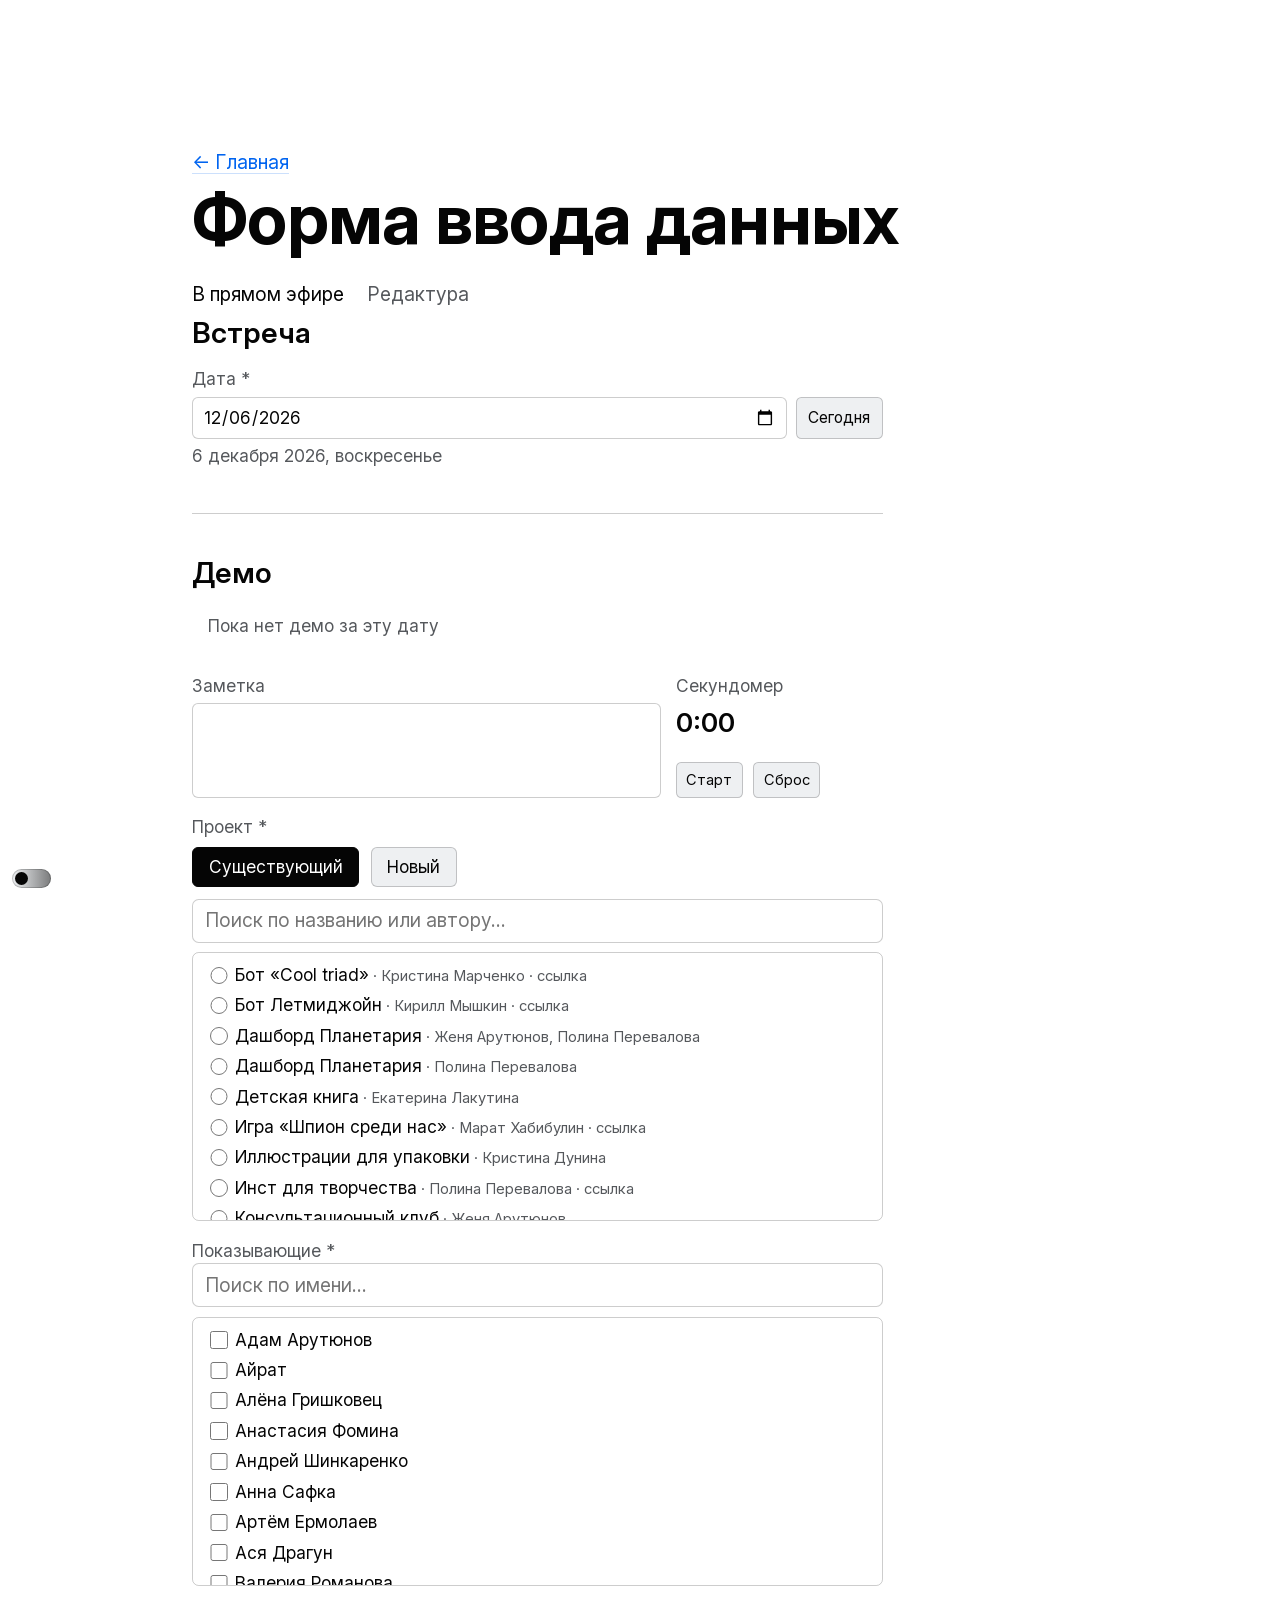
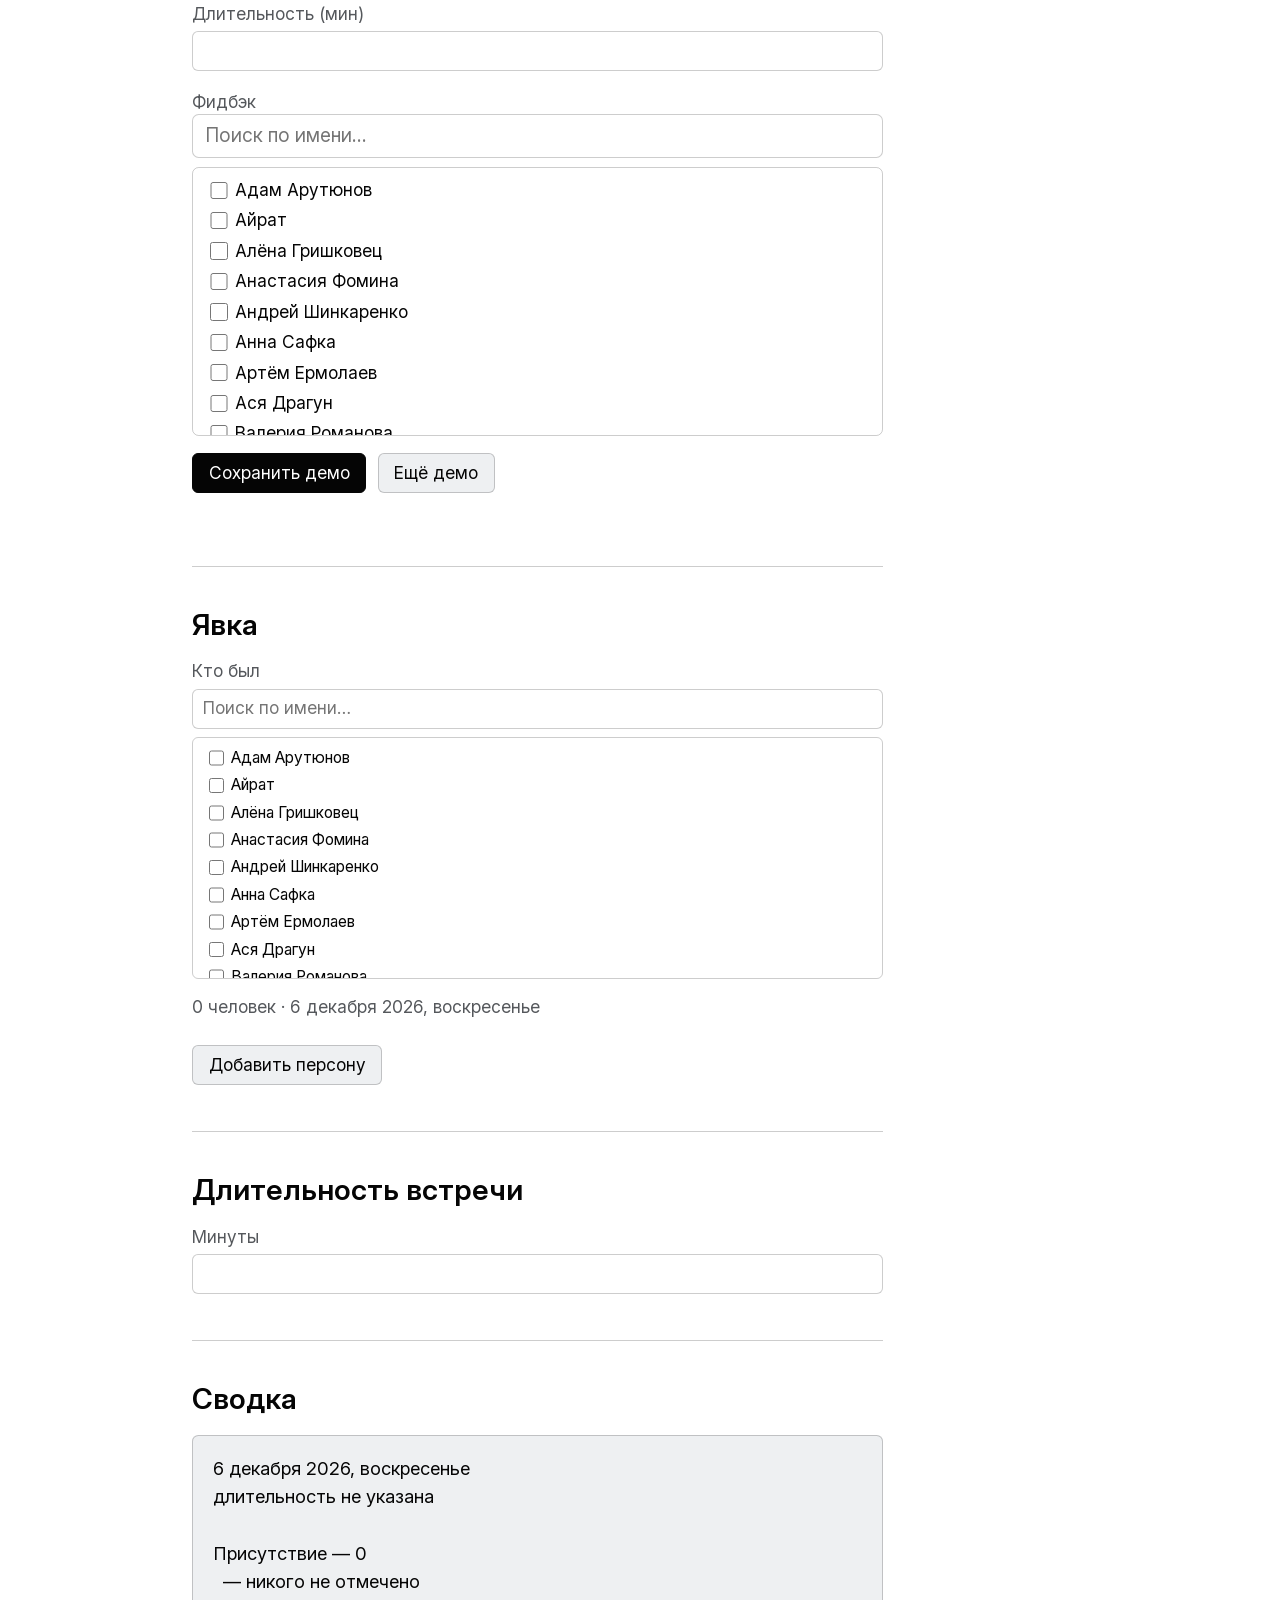
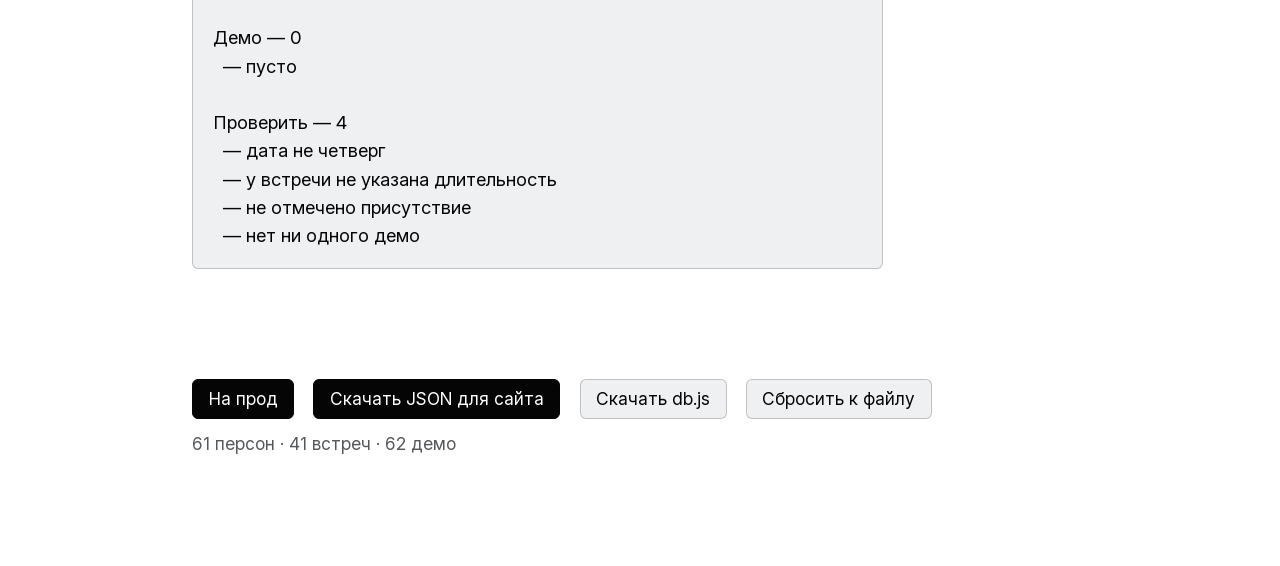
==== admin.html @ 18aed696 "Keep editorial deletions when publishing to prod. Co-authored-by: Cursor <cursoragent@cursor.com>" ====
<!DOCTYPE html>
<html lang="ru">
  <head>
    <meta charset="utf-8">
    <title>Форма ввода данных — Планетарий</title>
    <link rel="icon" type="image/png" href="images/favicon-inverted.png">
    <meta name="viewport" content="width=device-width, initial-scale=1">
    <link rel="preload" href="fonts/InterVariable.woff2" as="font" type="font/woff2" crossorigin>
    <script>
      (function () {
        var theme = localStorage.getItem("ids-theme");
        if (theme === "dark" || (!theme && matchMedia("(prefers-color-scheme: dark)").matches)) {
          document.documentElement.classList.add("dark");
        }
      })();
    </script>
    <link rel="stylesheet" href="css/tokens/palette.css">
    <link rel="stylesheet" href="css/tokens/colors.css">
    <link rel="stylesheet" href="css/tokens/scales.css">
    <link rel="stylesheet" href="css/settings.css">
    <link rel="stylesheet" href="css/reset.css">
    <link rel="stylesheet" href="css/page-composition/layout.css">
    <link rel="stylesheet" href="css/components/ids.css">
    <link rel="stylesheet" href="css/components/hover-dot.css">
    <link rel="stylesheet" href="css/components/theme-toggle.css">
    <style>
      .pdb-tabs {
        display: flex;
        flex-wrap: wrap;
        gap: 0.35em 1.2em;
        margin: 1.5em 0 2em;
        border-bottom: 1px solid var(--ids__border);
        padding-bottom: 0.75em;
      }
      .pdb-tabs button {
        appearance: none;
        background: none;
        border: none;
        padding: 0;
        font: inherit;
        color: var(--ids__text-caption);
        cursor: pointer;
      }
      .pdb-tabs button[aria-selected="true"] {
        color: var(--ids__text);
      }
      .pdb-panel[hidden] {
        display: none;
      }
      .pdb-toolbar {
        display: flex;
        flex-wrap: wrap;
        gap: 0.75em 1em;
        align-items: center;
        margin-bottom: 1.25em;
        position: sticky;
        top: 0;
        z-index: 2;
        padding: 0.55em 0;
        background: var(--ids__background);
      }
      #pdb-toolbar-live {
        position: static;
        margin-top: 2.2em;
        margin-bottom: 0;
      }
      .pdb-toolbar[hidden],
      [data-pdb-mode="live"] #pdb-toolbar-edit,
      [data-pdb-mode="edit"] #pdb-toolbar-live {
        display: none;
      }
      .pdb-toolbar .pdb-status {
        color: var(--ids__text-caption);
        font-size: 0.9em;
      }
      .pdb-toolbar .pdb-status.is-ok {
        color: var(--ids__text);
      }
      .pdb-form {
        display: grid;
        gap: 0.9em;
        margin-bottom: 2em;
        max-width: 36em;
      }
      .pdb-form label {
        display: grid;
        gap: 0.35em;
        font-size: 0.9em;
      }
      .pdb-form label > span {
        color: var(--ids__text-caption);
      }
      .pdb-form input,
      .pdb-form select,
      .pdb-form textarea {
        font: inherit;
        color: var(--ids__text);
        background: var(--ids__background);
        border: 1px solid var(--ids__border);
        border-radius: 0.35em;
        padding: 0.45em 0.6em;
        width: 100%;
        box-sizing: border-box;
      }
      .pdb-form textarea {
        min-height: 4.5em;
        resize: vertical;
      }
      .pdb-form label.pdb-check {
        display: flex;
        align-items: center;
        gap: 0.45em;
      }
      .pdb-form .pdb-check > span {
        color: var(--ids__text);
      }
      .pdb-form .pdb-check input {
        width: 1em;
        height: 1em;
        padding: 0;
        margin: 0;
        flex-shrink: 0;
      }
      .pdb-form .pdb-row {
        display: grid;
        grid-template-columns: 1fr 1fr;
        gap: 0.75em;
      }
      .pdb-date-row {
        display: flex;
        gap: 0.5em;
        align-items: stretch;
      }
      .pdb-date-row input {
        flex: 1;
        min-width: 0;
      }
      .pdb-date-row button,
      .pdb-date-row + .pdb-date-human {
        font: inherit;
      }
      .pdb-date-row button {
        appearance: none;
        font-size: 0.9em;
        padding: 0.45em 0.75em;
        border-radius: 0.35em;
        border: 1px solid var(--ids__border);
        background: var(--ids__surface);
        color: var(--ids__text);
        cursor: pointer;
        white-space: nowrap;
      }
      .pdb-date-human {
        color: var(--ids__text-caption);
        font-size: 0.9em;
      }
      @media (width < 560px) {
        .pdb-form .pdb-row {
          grid-template-columns: 1fr;
        }
      }
      .pdb-person-picker,
      .pdb-entity-pick {
        display: grid;
        gap: 0.5em;
      }
      .pdb-person-picker .pdb-search,
      .pdb-entity-pick .pdb-search {
        font: inherit;
        color: var(--ids__text);
        background: var(--ids__background);
        border: 1px solid var(--ids__border);
        border-radius: 0.35em;
        padding: 0.45em 0.6em;
        width: 100%;
        box-sizing: border-box;
      }
      .pdb-checks,
      .pdb-list.pdb-scroll {
        display: grid;
        gap: 0.2em;
        max-height: 14em;
        overflow: auto;
        border: 1px solid var(--ids__border);
        border-radius: 0.35em;
      }
      .pdb-checks {
        padding: 0.45em 0.9em;
      }
      .ids ul.pdb-list.pdb-scroll {
        padding: 0.25em 0;
      }
      .pdb-checks label {
        display: flex;
        align-items: center;
        gap: 0.45em;
        font-size: 0.9em;
        margin: 0;
        padding: 0.12em 0;
      }
      .pdb-form .pdb-radios label,
      .pdb-form .pdb-checks label {
        display: flex;
      }
      .pdb-checks label[hidden],
      .pdb-form .pdb-checks label[hidden],
      .ids ul.pdb-list > li[hidden] {
        display: none;
      }
      .pdb-checks .meta {
        color: var(--ids__text-caption);
        font-size: 0.85em;
      }
      .pdb-checks input,
      .pdb-radios input {
        width: 1em;
        height: 1em;
        margin: 0;
        flex-shrink: 0;
      }
      .pdb-radios {
        display: grid;
        gap: 0.25em;
      }
      .pdb-radios label {
        display: flex;
        align-items: center;
        gap: 0.5em;
        font-size: 0.95em;
        margin: 0;
        padding: 0.15em 0;
      }
      .pdb-form-caption {
        color: var(--ids__text-caption);
        font-size: 0.9em;
        margin: 0 0 0.25em;
      }
      .pdb-url-needed input[name="url"] {
        outline: 2px solid var(--ids__link);
        outline-offset: 2px;
      }
      .pdb-actions {
        display: flex;
        flex-wrap: wrap;
        gap: 0.6em;
      }
      .pdb-actions button,
      .pdb-toolbar button {
        appearance: none;
        font: inherit;
        font-size: 0.9em;
        padding: 0.45em 0.9em;
        border-radius: 0.35em;
        border: 1px solid var(--ids__border);
        background: var(--ids__surface);
        color: var(--ids__text);
        cursor: pointer;
      }
      .pdb-actions button.primary,
      .pdb-toolbar button.primary {
        background: var(--ids__text);
        color: var(--ids__background);
        border-color: var(--ids__text);
      }
      .pdb-actions button:disabled,
      .pdb-toolbar button:disabled {
        opacity: 0.55;
        cursor: wait;
      }
      .ids ul.pdb-list {
        display: grid;
        gap: 0;
        margin: 0;
        padding: 0;
        list-style: none;
      }
      .ids ul.pdb-list > li {
        display: grid;
        grid-template-columns: 1fr auto;
        gap: 0.75em;
        align-items: center;
        position: relative;
        margin: 0;
        padding: 0.4em 0.9em;
        border-bottom: 1px solid var(--ids__border);
        cursor: pointer;
        scroll-margin-top: 4.5em;
      }
      .ids ul.pdb-list > li:before {
        content: none;
      }
      .ids ul.pdb-list > li.pdb-empty {
        padding-left: 0.9em;
        cursor: default;
        border: none;
      }
      .ids ul.pdb-list > li.pdb-empty:before {
        content: none;
      }
      .pdb-list li:hover,
      .pdb-list li.active {
        background: color-mix(in srgb, var(--ids__surface) 70%, transparent);
      }
      .pdb-list li.just-saved {
        animation: pdb-flash 1.6s ease;
      }
      @keyframes pdb-flash {
        from {
          background: color-mix(in srgb, var(--ids__link) 22%, transparent);
        }
        to {
          background: transparent;
        }
      }
      .pdb-list .meta {
        color: var(--ids__text-caption);
        font-size: 0.85em;
        white-space: nowrap;
      }
      .pdb-empty {
        color: var(--ids__text-caption);
        font-size: 0.9em;
      }
      .pdb-summary .pdb-list {
        max-width: 36em;
      }
      .pdb-summary-text {
        white-space: pre-wrap;
        font-size: 0.95em;
        line-height: 1.55;
        padding: 1em 1.1em;
        border: 1px solid var(--ids__border);
        border-radius: 0.35em;
        background: var(--ids__surface);
      }
      .pdb-export pre {
        font-size: 0.75em;
        line-height: 1.4;
        max-height: 22em;
        overflow: auto;
        padding: 1em;
        border: 1px solid var(--ids__border);
        border-radius: 0.35em;
        background: var(--ids__surface);
        white-space: pre-wrap;
        word-break: break-word;
      }
      .pdb-modes {
        display: flex;
        flex-wrap: wrap;
        gap: 0.35em 1.2em;
        margin: 1.5em 0 0;
      }
      .pdb-modes button {
        appearance: none;
        background: none;
        border: none;
        padding: 0;
        font: inherit;
        color: var(--ids__text-caption);
        cursor: pointer;
      }
      .pdb-modes button[aria-selected="true"] {
        color: var(--ids__text);
      }
      .pdb-live,
      .pdb-edit {
        margin-top: 0.5em;
      }
      .pdb-live[hidden],
      .pdb-edit[hidden] {
        display: none;
      }
      .pdb-live {
        display: grid;
        gap: 2.4em;
        max-width: 36em;
        padding-bottom: 3em;
      }
      .pdb-live-section h2 {
        font-size: 1.5em;
        margin: 0 0 0.7em;
      }
      .pdb-live-section + .pdb-live-section {
        border-top: 1px solid var(--ids__border);
        padding-top: 2.2em;
      }
      .pdb-live #live-demo-list {
        margin-bottom: 0.85em;
      }
      .pdb-live .pdb-form {
        margin-bottom: 0;
      }
      .pdb-live .pdb-form[hidden],
      .pdb-live .pdb-person-picker[hidden],
      .pdb-live #live-format-block[hidden],
      .pdb-live #live-existing-url-block[hidden],
      .pdb-live #live-demo-delete[hidden] {
        display: none;
      }
      .pdb-live .pdb-actions button[aria-pressed="true"] {
        background: var(--ids__text);
        color: var(--ids__background);
        border-color: var(--ids__text);
      }
      .pdb-live-demo-form {
        display: grid;
        gap: 0.9em;
        padding-top: 0.75em;
      }
      .pdb-live-note-timer {
        display: grid;
        grid-template-columns: minmax(0, 1fr) 30%;
        gap: 0.75em;
        align-items: stretch;
      }
      .pdb-live-note-timer label,
      .pdb-stopwatch {
        display: grid;
        gap: 0.35em;
        font-size: 0.9em;
      }
      .pdb-live-note-timer label > span,
      .pdb-stopwatch > span {
        color: var(--ids__text-caption);
      }
      .pdb-live-note-timer textarea {
        font: inherit;
        color: var(--ids__text);
        background: var(--ids__background);
        border: 1px solid var(--ids__border);
        border-radius: 0.35em;
        padding: 0.45em 0.6em;
        width: 100%;
        box-sizing: border-box;
        min-height: 5.5em;
        height: 100%;
        resize: none;
      }
      .pdb-stopwatch {
        justify-items: start;
      }
      .pdb-stopwatch-time {
        font-variant-numeric: tabular-nums;
        font-size: 1.55em;
        font-weight: 600;
        line-height: 1.1;
        margin: 0;
      }
      .pdb-stopwatch .pdb-actions {
        flex-wrap: wrap;
      }
      .pdb-stopwatch .pdb-actions button {
        padding: 0.35em 0.65em;
        font-size: 0.85em;
      }
    </style>
  </head>

  <body class="ids">
    <header>
      <button class="ids__theme-toggle" role="switch" aria-checked="false" aria-label="Тёмная тема">
        <span class="ids__theme-toggle__track"><span class="ids__theme-toggle__thumb"></span></span>
      </button>
    </header>

    <main>
      <div class="ids__wrapper">
        <div class="section">
          <div class="ids__space XL"></div>
          <div class="ids__text-width" data-pdb-mode="live">
            <p><a href="index.html">← Главная</a></p>
            <h1>Форма ввода данных</h1>

            <nav class="pdb-modes" role="tablist" aria-label="Режим админки">
              <button type="button" role="tab" aria-selected="true" data-mode="live">В прямом эфире</button>
              <button type="button" role="tab" aria-selected="false" data-mode="edit">Редактура</button>
            </nav>

            <div class="pdb-toolbar" id="pdb-toolbar-edit" hidden>
              <button type="button" class="primary" id="pdb-publish-top">На прод</button>
              <button type="button" class="primary" data-download-json>Скачать JSON для сайта</button>
              <button type="button" id="pdb-download">Скачать db.js</button>
              <button type="button" id="pdb-reset">Сбросить к файлу</button>
              <span class="pdb-status" id="pdb-status-edit"></span>
            </div>

            <div class="pdb-live" id="pdb-live">
              <section class="pdb-live-section">
                <h2 class="XS">Встреча</h2>
                <div class="pdb-form">
                  <label>
                    <span>Дата *</span>
                    <div class="pdb-date-row">
                      <input id="live-date" type="date" required>
                      <button type="button" id="live-today">Сегодня</button>
                    </div>
                    <span class="pdb-date-human" id="live-date-human"></span>
                  </label>
                </div>
              </section>

              <section class="pdb-live-section">
                <h2 class="XS">Демо</h2>
                <ul class="pdb-list" id="live-demo-list"></ul>
                <div class="pdb-live-demo-form" id="live-demo-form">
                  <input type="hidden" id="live-demo-id" value="">
                  <div class="pdb-live-note-timer">
                    <label>
                      <span>Заметка</span>
                      <textarea id="live-demo-note"></textarea>
                    </label>
                    <div class="pdb-stopwatch">
                      <span>Секундомер</span>
                      <p class="pdb-stopwatch-time" id="live-stopwatch-display">0:00</p>
                      <div class="pdb-actions">
                        <button type="button" id="live-stopwatch-toggle">Старт</button>
                        <button type="button" id="live-stopwatch-reset">Сброс</button>
                      </div>
                    </div>
                  </div>
                  <div>
                    <p class="pdb-form-caption">Проект *</p>
                    <div class="pdb-actions" style="margin-bottom: 0.6em">
                      <button type="button" id="live-project-existing" aria-pressed="true">Существующий</button>
                      <button type="button" id="live-project-new" aria-pressed="false">Новый</button>
                    </div>
                    <div class="pdb-person-picker" id="live-project-picker">
                      <input type="search" class="pdb-search" id="live-project-search" placeholder="Поиск по названию или автору…" autocomplete="off" aria-label="Поиск проекта">
                      <div class="pdb-checks" id="live-demo-project"></div>
                    </div>
                    <div class="pdb-form" id="live-project-create" hidden>
                      <label><span>Название *</span><input id="live-new-title"></label>
                      <label><span>Ссылка</span><input id="live-new-url" type="url" placeholder="https://"></label>
                      <label>
                        <span>Авторы *</span>
                        <div class="pdb-person-picker">
                          <input type="search" class="pdb-search" placeholder="Поиск по имени…" autocomplete="off" aria-label="Поиск авторов">
                          <div class="pdb-checks" id="live-new-authors"></div>
                        </div>
                      </label>
                    </div>
                    <div class="pdb-form" id="live-existing-url-block" hidden>
                      <label>
                        <span>Ссылка</span>
                        <input id="live-existing-url" type="url" placeholder="https://">
                      </label>
                    </div>
                  </div>
                  <div>
                    <span class="pdb-form-caption">Показывающие *</span>
                    <div class="pdb-person-picker">
                      <input type="search" class="pdb-search" placeholder="Поиск по имени…" autocomplete="off" aria-label="Поиск показывающих">
                      <div class="pdb-checks" id="live-demo-presenters"></div>
                    </div>
                  </div>
                  <div id="live-format-block" hidden>
                    <span class="pdb-form-caption">Формат</span>
                    <div class="pdb-radios" id="live-format">
                      <label><input type="radio" name="live-format" value="1"> на словах</label>
                      <label><input type="radio" name="live-format" value="2"> шер экрана</label>
                      <label><input type="radio" name="live-format" value="3"> слайды</label>
                    </div>
                  </div>
                  <div class="pdb-form">
                    <label><span>Длительность (мин)</span><input id="live-demo-minutes" type="number" min="1" step="1"></label>
                  </div>
                  <div>
                    <span class="pdb-form-caption">Фидбэк</span>
                    <div class="pdb-person-picker">
                      <input type="search" class="pdb-search" placeholder="Поиск по имени…" autocomplete="off" aria-label="Поиск кто дал фидбэк">
                      <div class="pdb-checks" id="live-demo-feedback"></div>
                    </div>
                  </div>
                  <div class="pdb-actions">
                    <button type="button" class="primary" id="live-demo-save">Сохранить демо</button>
                    <button type="button" id="live-demo-another">Ещё демо</button>
                    <button type="button" class="danger" id="live-demo-delete" hidden>Удалить</button>
                  </div>
                  <p class="pdb-empty" id="live-demo-status"></p>
                </div>
              </section>

              <section class="pdb-live-section">
                <h2 class="XS">Явка</h2>
                <div class="pdb-form">
                  <label>
                    <span>Кто был</span>
                    <div class="pdb-person-picker">
                      <input type="search" class="pdb-search" placeholder="Поиск по имени…" autocomplete="off" aria-label="Поиск присутствующих">
                      <div class="pdb-checks" id="live-attendance"></div>
                    </div>
                  </label>
                  <p class="pdb-empty" id="live-attendance-summary"></p>
                  <div class="pdb-actions">
                    <button type="button" id="live-person-add">Добавить персону</button>
                  </div>
                  <div class="pdb-form" id="live-person-create" hidden>
                    <label><span>Имя *</span><input id="live-new-person-name" autocomplete="name"></label>
                    <label><span>Telegram</span><input id="live-new-person-telegram" placeholder="@username"></label>
                    <label class="pdb-check"><input type="checkbox" id="live-new-person-active" checked> <span>Активная подписка</span></label>
                    <div class="pdb-actions">
                      <button type="button" class="primary" id="live-person-save">Сохранить</button>
                      <button type="button" id="live-person-cancel">Отмена</button>
                    </div>
                  </div>
                </div>
              </section>

              <section class="pdb-live-section">
                <h2 class="XS">Длительность встречи</h2>
                <div class="pdb-form">
                  <label><span>Минуты</span><input id="live-meeting-minutes" type="number" min="1" step="1"></label>
                </div>
              </section>

              <section class="pdb-live-section">
                <h2 class="XS">Сводка</h2>
                <div class="pdb-summary-text" id="live-summary-text"></div>
              </section>

            </div>

            <div class="pdb-toolbar" id="pdb-toolbar-live">
              <button type="button" class="primary" id="live-publish">На прод</button>
              <button type="button" class="primary" data-download-json>Скачать JSON для сайта</button>
              <button type="button" id="live-download">Скачать db.js</button>
              <button type="button" id="live-reset">Сбросить к файлу</button>
              <span class="pdb-status" id="pdb-status"></span>
            </div>

            <div class="pdb-edit" id="pdb-edit" hidden>
            <nav class="pdb-tabs" role="tablist" aria-label="Сущности">
              <button type="button" role="tab" aria-selected="true" data-tab="persons">Персоны</button>
              <button type="button" role="tab" aria-selected="false" data-tab="projects">Проекты</button>
              <button type="button" role="tab" aria-selected="false" data-tab="meetings">Встречи</button>
              <button type="button" role="tab" aria-selected="false" data-tab="attendance">Присутствие</button>
              <button type="button" role="tab" aria-selected="false" data-tab="demos">Демо</button>
              <button type="button" role="tab" aria-selected="false" data-tab="summary">Сводка</button>
              <button type="button" role="tab" aria-selected="false" data-tab="export">Экспорт</button>
            </nav>

            <div class="pdb-panel" data-panel="persons">
              <form class="pdb-form" id="form-person">
                <input type="hidden" name="id" value="">
                <label><span>Имя *</span><input name="name" required autocomplete="name"></label>
                <label class="pdb-check"><input type="checkbox" name="active"> <span>Активная подписка</span></label>
                <div class="pdb-row">
                  <label><span>Telegram</span><input name="telegram" placeholder="@username"></label>
                  <label><span>Фото (URL)</span><input name="photo" type="url" placeholder="https://"></label>
                </div>
                <div class="pdb-actions">
                  <button type="submit" class="primary">Сохранить персону</button>
                  <button type="button" data-clear="person">Новая</button>
                  <button type="button" class="danger" data-delete="person">Удалить</button>
                </div>
              </form>
              <ul class="pdb-list" id="list-persons"></ul>
            </div>

            <div class="pdb-panel" data-panel="projects" hidden>
              <div class="pdb-entity-pick" style="margin-bottom: 1.5em; max-width: 36em">
                <p class="pdb-form-caption">Найти и открыть проект — или создай новый</p>
                <input type="search" class="pdb-search" id="project-list-search" placeholder="Поиск по названию или автору…" autocomplete="off" aria-label="Поиск проектов">
                <ul class="pdb-list pdb-scroll" id="list-projects"></ul>
                <div class="pdb-actions">
                  <button type="button" data-clear="project">Новый проект</button>
                </div>
              </div>
              <form class="pdb-form" id="form-project">
                <input type="hidden" name="id" value="">
                <p class="pdb-form-caption" id="project-form-mode">Новый проект</p>
                <label><span>Название *</span><input name="title" required></label>
                <label><span>Ссылка</span><input name="url" type="url" placeholder="https://"></label>
                <label>
                  <span>Авторы *</span>
                  <div class="pdb-person-picker">
                    <input type="search" class="pdb-search" placeholder="Поиск по имени…" autocomplete="off" aria-label="Поиск авторов">
                    <div class="pdb-checks" id="project-authors"></div>
                  </div>
                </label>
                <div class="pdb-actions">
                  <button type="submit" class="primary">Сохранить проект</button>
                  <button type="button" class="danger" data-delete="project">Удалить</button>
                </div>
              </form>
            </div>

            <div class="pdb-panel" data-panel="meetings" hidden>
              <form class="pdb-form" id="form-meeting">
                <input type="hidden" name="origDate" value="">
                <label>
                  <span>Дата *</span>
                  <div class="pdb-date-row">
                    <input name="date" type="date" required>
                    <button type="button" id="meeting-today">Сегодня</button>
                  </div>
                  <span class="pdb-date-human" id="meeting-date-human"></span>
                </label>
                <label><span>Длительность (минуты)</span><input name="minutes" type="number" min="1" step="1"></label>
                <div class="pdb-actions">
                  <button type="submit" class="primary">Сохранить встречу</button>
                  <button type="button" data-clear="meeting">Новая</button>
                  <button type="button" class="danger" data-delete="meeting">Удалить</button>
                </div>
              </form>
              <ul class="pdb-list" id="list-meetings"></ul>
            </div>

            <div class="pdb-panel" data-panel="attendance" hidden>
              <form class="pdb-form" id="form-attendance">
                <label>
                  <span>Встреча *</span>
                  <select name="meeting" required id="attendance-meeting"></select>
                </label>
                <label>
                  <span>Кто был</span>
                  <div class="pdb-person-picker">
                    <input type="search" class="pdb-search" placeholder="Поиск по имени…" autocomplete="off" aria-label="Поиск присутствующих">
                    <div class="pdb-checks" id="attendance-people"></div>
                  </div>
                </label>
                <div class="pdb-actions">
                  <button type="submit" class="primary">Сохранить присутствие</button>
                </div>
              </form>
              <p class="pdb-empty" id="attendance-summary"></p>
            </div>

            <div class="pdb-panel" data-panel="demos" hidden>
              <form class="pdb-form" id="form-demo">
                <input type="hidden" name="id" value="">
                <label>
                  <span>Встреча *</span>
                  <select name="meeting" required id="demo-meeting"></select>
                </label>
                <div>
                  <span class="pdb-form-caption">Проект *</span>
                  <div class="pdb-person-picker">
                    <input type="search" class="pdb-search" id="demo-project-search" placeholder="Поиск по названию или автору…" autocomplete="off" aria-label="Поиск проекта">
                    <div class="pdb-checks" id="demo-project"></div>
                  </div>
                </div>
                <label>
                  <span>Показывающие *</span>
                  <div class="pdb-person-picker">
                    <input type="search" class="pdb-search" placeholder="Поиск по имени…" autocomplete="off" aria-label="Поиск показывающих">
                    <div class="pdb-checks" id="demo-presenters"></div>
                  </div>
                </label>
                <div id="demo-format-block" hidden>
                  <span class="pdb-form-caption">Формат</span>
                  <div class="pdb-radios" id="demo-format">
                    <label><input type="radio" name="format" value="1"> на словах</label>
                    <label><input type="radio" name="format" value="2"> шер экрана</label>
                    <label><input type="radio" name="format" value="3"> слайды</label>
                  </div>
                </div>
                <label><span>Длительность (мин)</span><input name="minutes" type="number" min="1" step="1"></label>
                <label>
                  <span>Фидбэк</span>
                  <div class="pdb-person-picker">
                    <input type="search" class="pdb-search" placeholder="Поиск по имени…" autocomplete="off" aria-label="Поиск кто дал фидбэк">
                    <div class="pdb-checks" id="demo-feedback"></div>
                  </div>
                  <span class="pdb-empty" style="margin-top:0.35em">Кто дал фидбэк на это демо — просто факт, без текста.</span>
                </label>
                <div class="pdb-actions">
                  <button type="submit" class="primary">Сохранить демо</button>
                  <button type="button" data-clear="demo">Новое</button>
                  <button type="button" class="danger" data-delete="demo">Удалить</button>
                </div>
              </form>
              <ul class="pdb-list" id="list-demos"></ul>
            </div>

            <div class="pdb-panel pdb-summary" data-panel="summary" hidden>
              <p>
                Вся встреча одним текстом — перечитать перед тем, как нажать «На прод».
                Свежая встреча выбрана сама, другую можно кликнуть в списке.
              </p>
              <p class="pdb-form-caption">Встречи — свежие сверху</p>
              <ul class="pdb-list pdb-scroll" id="summary-meetings"></ul>
              <div class="pdb-actions" style="margin: 1em 0">
                <button type="button" id="summary-copy">Скопировать текст</button>
              </div>
              <div class="pdb-summary-text" id="summary-text"></div>
            </div>

            <div class="pdb-panel pdb-export" data-panel="export" hidden>
              <p>
                Для дашборда на сайте нажми «Скачать JSON для сайта» и загрузи файл
                <code>planetarium-db.json</code> кнопкой «Загрузить JSON» на странице
                Планетария. Перед этим перечитай встречу на вкладке «Сводка».
              </p>
              <div class="pdb-actions" style="margin: 1em 0">
                <button type="button" class="primary" data-download-json>Скачать JSON для сайта</button>
                <button type="button" id="pdb-copy-json">Скопировать JSON</button>
              </div>
              <p>
                «На прод» записывает ту же базу в <code>js/db.js</code> на ветке
                <code>main</code> и подтягивает тот же файл в
                <code>wip</code> — это нужно только для репозитория
                дашборда, сайт данные оттуда не берёт.
              </p>
              <div class="pdb-form" style="margin-top: 1.25em">
                <label>
                  <span>Токен GitHub (один раз, хранится только в этом браузере)</span>
                  <input type="password" id="pdb-gh-token" autocomplete="off" spellcheck="false" placeholder="github_pat_…">
                </label>
                <p class="pdb-empty">
                  Fine-grained token, право Contents: Read and write, только репозиторий
                  planetarium-dashboard.
                  <a href="https://github.com/settings/personal-access-tokens/new" target="_blank" rel="noopener">Создать токен</a>
                </p>
              </div>
              <div class="pdb-actions" style="margin: 1em 0">
                <button type="button" class="primary" id="pdb-publish">Опубликовать на прод</button>
                <button type="button" id="pdb-save-token">Сохранить токен</button>
                <button type="button" id="pdb-download-2">Скачать db.js</button>
              </div>
              <pre id="pdb-preview"></pre>
            </div>
            </div>
          </div>
          <div class="ids__space XL"></div>
        </div>
      </div>
    </main>

    <script src="./js/theme-toggle.js"></script>
    <script src="./js/db.js?v=2026-10-01-1403"></script>
    <script src="./js/admin.js?v=2026-10-01a"></script>
  </body>
</html>
---- css/tokens/palette.css ----
/* Палитра — сырые значения цвета, не зависящие от темы.
   Это источник правды для цвета: семантические токены в colors.css
   ссылаются сюда и нигде не используют rgb()-значения напрямую. */

:root {
  --ids__color-white: rgb(255, 255, 255);

  --ids__color-gray-100: rgb(238, 240, 242);
  --ids__color-gray-200: rgb(220, 221, 223);
  --ids__color-gray-400: rgb(153, 156, 160);
  --ids__color-gray-500: rgb(115, 120, 125);
  --ids__color-gray-600: rgb(85, 88, 92);
  --ids__color-gray-700: rgb(55, 58, 62);
  --ids__color-gray-800: rgb(32, 33, 36);
  --ids__color-gray-900: rgb(18, 18, 20);
  --ids__color-gray-950: rgb(5, 5, 5);

  --ids__color-blue-400: rgb(0, 130, 255);
  --ids__color-blue-450: rgb(60, 130, 250);
  --ids__color-blue-500: rgb(0, 100, 240);

  --ids__color-green-400: rgb(0, 220, 0);
  --ids__color-green-450: rgb(40, 215, 40);
  --ids__color-green-500: rgb(0, 200, 0);
  --ids__color-green-600: rgb(30, 170, 60);

  --ids__color-red-450: rgb(255, 70, 95);
  --ids__color-red-500: rgb(253, 47, 75);

  --ids__color-yellow-500: rgb(255, 225, 0);
}
---- css/tokens/colors.css ----
/* Семантические цвета — каждое значение указывает на палитру.
   Именование функциональное: для чего используется, так и называется.
   Переключение темы происходит здесь, а не в палитре. */

:root {
  color-scheme: light;

  --ids__text: var(--ids__color-gray-950);
  --ids__text-caption: var(--ids__color-gray-600);
  --ids__link: var(--ids__color-blue-500);
  --ids__hover: var(--ids__color-green-500);
  --ids__hover-dot: var(--ids__color-white);
  --ids__accent: var(--ids__color-red-500);
  --ids__code: var(--ids__color-gray-500);
  --ids__mark: var(--ids__color-yellow-500);
  --ids__surface: var(--ids__color-gray-100);
  --ids__background: var(--ids__color-white);

  --ids__border: color-mix(in srgb, var(--ids__text) 20%, transparent);

  --ids__error: var(--ids__color-red-500);
  --ids__success: var(--ids__color-green-600);
}

.dark {
  color-scheme: dark;

  --ids__text: var(--ids__color-gray-200);
  --ids__text-caption: var(--ids__color-gray-400);
  --ids__link: var(--ids__color-blue-450);
  --ids__hover: var(--ids__color-green-450);
  --ids__accent: var(--ids__color-red-450);
  --ids__code: var(--ids__color-gray-400);
  --ids__mark: var(--ids__color-yellow-500);
  --ids__surface: var(--ids__color-gray-800);
  --ids__background: var(--ids__color-gray-900);

  --ids__error: var(--ids__color-red-450);
  --ids__success: var(--ids__color-green-450);
}

body {
  color: var(--ids__text);
  background-color: var(--ids__background);
}
---- css/tokens/scales.css ----
/* Именованные шкалы размеров.

   Спейсеры и гэпы — в rem: считаются от корневого (флюидного) фонт-сайза
   и не зависят от фонт-сайза окружения.
   Радиусы — в em: скругление масштабируется вместе с текстом компонента. */

:root {
  --ids__spacer-s: calc(var(--ids__density) * 0.7rem);
  --ids__spacer-m: calc(var(--ids__density) * 1.4rem);
  --ids__spacer-l: calc(var(--ids__density) * 2.4rem);
  --ids__spacer-xl: calc(var(--ids__density) * 4rem);

  --ids__gap-s: 0.5rem;
  --ids__gap-m: 1rem;
  --ids__gap-l: 1.5rem;

  --ids__radius-s: 0.2em;
  --ids__radius-m: 0.3em;
  --ids__radius-pill: 9999px;

  /* Радиус сквиркла .ids__rounded. Можно переопределять локально. */
  --ids__radius: 1.5em;

  --ids__border-width-s: 1px;
  --ids__border-width-m: 2px;

  --ids__duration-instant: 0s;
  --ids__duration-fast: 0.1s;
  --ids__duration-base: 0.5s;
  --ids__duration-slow: calc(var(--ids__duration-base) * 1.5);
  --ids__easing-base: ease;

  --ids__hover-dot-size: 0.4em;
}
---- css/settings.css ----
/* Fonts */

@font-face {
  font-family: Inter;
  font-style: normal;
  font-weight: 100 900;
  font-display: swap;
  src: url("../fonts/InterVariable.woff2") format("woff2");
}
@font-feature-values Inter {
    @character-variant {
        cv01: 1; cv02: 2; cv03: 3; cv04: 4; cv05: 5; cv06: 6; cv07: 7; cv08: 8;
        cv09: 9; cv10: 10; cv11: 11; cv12: 12; cv13: 13;
        alt-1:            1; /* Alternate one */
        alt-3:            9; /* Flat-top three */
        open-4:           2; /* Open four */
        open-6:           3; /* Open six */
        open-9:           4; /* Open nine */
        lc-l-with-tail:   5; /* Lower-case L with tail */
        simplified-u:     6; /* Simplified u */
        alt-double-s:     7; /* Alternate German double s */
        uc-i-with-serif:  8; /* Upper-case i with serif */
        uc-g-with-spur:  10; /* Capital G with spur */
        single-story-a:  11; /* Single-story a */
        compact-lc-f:    12; /* Compact f */
        compact-lc-t:    13; /* Compact t */
    }
    @styleset {
        ss01: 1; ss02: 2; ss03: 3; ss04: 4; ss05: 5; ss06: 6; ss07: 7; ss08: 8;
        open-digits: 1;                /* Open digits */
        disambiguation: 2;             /* Disambiguation (with zero) */
        disambiguation-except-zero: 4; /* Disambiguation (no zero) */
        round-quotes-and-commas: 3;    /* Round quotes &amp; commas */
        square-punctuation: 7;         /* Square punctuation */
        square-quotes: 8;              /* Square quotes */
        circled-characters: 5;         /* Circled characters */
        squared-characters: 6;         /* Squared characters */
    }
}


body {
  font-family: "Inter";
  -webkit-font-smoothing: antialiased;
  font-weight: 400;
}

/* Density */

:root {
  --ids__density: 1.3;
}

body {
  font-size: 1em;
  line-height: var(--ids__density);
}


html {
  /* Font-size calculation using variables */

  --mobile-font-size-min: 14;
  --mobile-font-size-max: 32;

  --desktop-font-size-min: 11.5;
  --desktop-font-size-max: 22.5;

  --mobile-viewport-min: 320;
  --mobile-desktop-breakpoint: 768;
  --desktop-viewport-max: 1500;

  font-size: calc(var(--mobile-font-size-min) * 1px);

  @media screen and (min-width: 320px) {
    font-size: calc(
      var(--mobile-font-size-min) * 1px +
        (var(--mobile-font-size-max) - var(--mobile-font-size-min)) *
        (
          (100vw - var(--mobile-viewport-min) * 1px) /
            (var(--mobile-desktop-breakpoint) - var(--mobile-viewport-min))
        )
    );
  }

  @media screen and (min-width: 768px) {
    font-size: calc(
      var(--desktop-font-size-min) * 1px +
        (var(--desktop-font-size-max) - var(--desktop-font-size-min)) *
        (
          (100vw - var(--mobile-desktop-breakpoint) * 1px) /
            (var(--desktop-viewport-max) - var(--mobile-desktop-breakpoint))
        )
    );
  }

  @media screen and (min-width: 1500px) {
    font-size: calc(var(--desktop-font-size-max) * 1px);
  }


}

/* Smooth scroll for anchored links */

@media (prefers-reduced-motion: no-preference) {
  html {
    scroll-behavior: smooth;
  }
}
---- css/page-composition/layout.css ----
.ids__space {
  height: var(--ids__spacer-s);

  &.S {
    height: var(--ids__spacer-s);
  }
  &.M {
    height: var(--ids__spacer-m);
  }
  &.L {
    height: var(--ids__spacer-l);
  }
  &.XL {
    height: var(--ids__spacer-xl);
  }
}

.ids__wrapper {
  position: relative;
  width: 70%;
  margin: 0 auto;

  @media (width < 768px) {
    width: 100%;
    padding: 0 calc(var(--ids__density) * 0.6rem);
  }

  &.L {
    width: 85%;

    @media (width < 768px) {
      width: 100%;
      padding: 0 calc(var(--ids__density) * 0.6rem);
    }
  }
  &.XL {
    width: 100%;
    padding: 0 calc(var(--ids__density) * 0.75rem);

    @media (width < 768px) {
      padding: 0 calc(var(--ids__density) * 0.6rem);
    }
  }
  &.XXL {
    width: 100%;

    @media (width < 768px) {
      padding: 0;
    }
  }

  & .ids__text-width {
    width: 85%;

    @media (width < 768px) {
      width: 100%;
    }
  }
}

.ids__sequence {
  display: flex;
  flex-wrap: wrap;
  margin-bottom: calc(var(--ids__density) * 0.4rem);
  --gap: 0rem;
  gap: var(--gap);

  &.gap-L {
    --gap: var(--ids__gap-l);
    margin-bottom: calc(var(--gap) * 1.5);
  }

  &.gap-M {
    --gap: var(--ids__gap-m);
    margin-bottom: calc(var(--gap) * 1.5);
  }

  &.gap-S {
    --gap: var(--ids__gap-s);
    margin-bottom: calc(var(--gap) * 1.5);
  }

  .ids__sequence-item {
    --columns: 4;
    width: calc((100% - var(--gap) * (var(--columns) - 1)) / var(--columns));

    @media (width < 768px) {
      --columns: 2;
    }
  }

  &.XL {
    .ids__sequence-item {
      --columns: 2;

      @media (width < 768px) {
        --columns: 1;
      }
    }
  }

  &.L {
    .ids__sequence-item {
      --columns: 3;

      @media (width < 768px) {
        --columns: 2;
      }
    }
  }

  &.S {
    .ids__sequence-item {
      --columns: 6;

      @media (width < 768px) {
        --columns: 3;
      }
    }
  }
}

.ids__rounded {
  border-radius: var(--ids__radius);
  corner-shape: squircle;
  overflow: hidden;
}

@supports not (corner-shape: squircle) {
  .ids__rounded {
    border-radius: 0;
    border-radius: initial;
    mask:
      url('data:image/svg+xml;utf-8,<svg xmlns="http://www.w3.org/2000/svg" width="100" height="100"><path d="m0,1 c0,-1 0,-1 1,-1 l99,0 l0,100 l-100,0 Z"/></svg>') top left / calc(var(--ids__radius) * 100) no-repeat intersect,
      url('data:image/svg+xml;utf-8,<svg xmlns="http://www.w3.org/2000/svg" width="100" height="100"><path d="m0,0 l99,0 c1,0 1,0 1,1 l0,99 l-100,0 l0,-100 Z"/></svg>') top right / calc(var(--ids__radius) * 100) no-repeat intersect,
      url('data:image/svg+xml;utf-8,<svg xmlns="http://www.w3.org/2000/svg" width="100" height="100"><path d="m0,0 l100,0 l0,99 c0,1 -0,1 -1,1 l-99,0 Z"/></svg>') bottom right / calc(var(--ids__radius) * 100) no-repeat intersect,
      url('data:image/svg+xml;utf-8,<svg xmlns="http://www.w3.org/2000/svg" width="100" height="100"><path d="m0,0 l100,0 l0,100 l-99,0 c-1,0 -1,-0 -1,-1 Z"/></svg>') bottom left / calc(var(--ids__radius) * 100) no-repeat intersect
    ;
  }
}

header,
footer {
  padding: calc(var(--ids__density) * 1rem);
}
---- css/components/ids.css ----
.ids {
  & a {
    color: var(--ids__link);
    text-decoration: underline;
    will-change: color;
    text-decoration-thickness: var(--ids__border-width-s);
    text-underline-offset: 0.2em;
    text-decoration-skip-ink: none;
    text-decoration-color: color-mix(in srgb, var(--ids__link) 20%, transparent);
    transition:
      color var(--ids__duration-base) var(--ids__easing-base),
      text-decoration var(--ids__duration-base) var(--ids__easing-base);

    &:hover {
      color: var(--ids__hover);
      text-decoration-color: color-mix(in srgb, var(--ids__hover) 20%, transparent);
      transition:
        color var(--ids__duration-instant) var(--ids__easing-base),
        text-decoration var(--ids__duration-instant) var(--ids__easing-base);
    }
  }

  .ids__promo-link {
    display: flex;

    & a {
      display: inline-block;
      padding: 0.45em 0.6em 0.5em;
      border: var(--ids__border-width-s) solid color-mix(in srgb, var(--ids__text) 50%, transparent);
      border-right: 0;

      &:hover {
        background-color: color-mix(in srgb, var(--ids__hover) 10%, transparent);
      }

      &:first-child {
        border-radius: var(--ids__radius-m) 0 0 var(--ids__radius-m);
        padding-left: 1em;
      }

      &:last-child {
        border-radius: 0 var(--ids__radius-m) var(--ids__radius-m) 0;
        padding-right: 1em;
        border-right: var(--ids__border-width-s) solid color-mix(in srgb, var(--ids__text) 50%, transparent);
      }

      &.active {
        color: var(--ids__text);
        background-color: color-mix(in srgb, var(--ids__text) 5%, transparent);
        -webkit-text-decoration: none;
        text-decoration: none;
        cursor: default;
      }

      &.active::after {
        content: " ↓";
      }
    }
  }

  & p {
    margin-top: 0;
    margin-bottom: calc(var(--ids__density) * 0.4em);

    &.loud {
      font-size: 2em;
      line-height: 1.2;
    }

    &.huge {
      font-size: 6em;
      line-height: 1;

      @media (max-width: 767px) {
        &.huge {
          font-size: 3.2em;
        }
      }

      @media (max-width: 549.98px) {
        &.huge {
          font-size: 2.8em;
        }
      }
    }
  }

  & h1,
  & h2,
  & h3,
  & h4,
  & h5,
  & h6 {
    margin: 0;
    font-weight: 600;
  }

  & h1 {
    font-size: 3.6em;
    font-weight: 700;
    letter-spacing: -0.01em;
    line-height: calc(var(--ids__density) / 1.3);
    margin-bottom: 0.4em;

    @media (width < 768px) {
      font-size: 2.6em;
    }

    &.S {
      font-size: 2.4em;
      font-weight: 650;
    }
    &.XS {
      font-size: 1.5em;
      font-weight: 600;
    }
  }

  & h2 {
    font-size: 2.4em;
    font-weight: 650;
    line-height: calc(var(--ids__density) / 1.2);
    margin-bottom: 0.5em;

    &.XS {
      font-size: 1.5em;
      font-weight: 600;
    }
  }

  & h3 {
    font-size: 1.5em;
    line-height: calc(var(--ids__density) / 1.1);
    margin-bottom: 0.6em;
  }

  & h4 {
    font-size: 1.1em;
    line-height: var(--ids__density);
    margin-bottom: 0.5em;
  }

  & h5 {
    font-size: 1em;
    line-height: var(--ids__density);
    margin-bottom: 0.5em;
  }

  & h6 {
    font-size: 0.8em;
    text-transform: uppercase;
    letter-spacing: 0.05em;
    line-height: var(--ids__density);
    margin-bottom: 0.5em;
  }

  & strong,
  & b {
    font-weight: 600;
  }

  & mark {
    color: var(--ids__color-gray-950);
    background-color: var(--ids__mark);
  }

  & ul,
  & ol {
    margin: 0 0 calc(var(--ids__density) * 0.75em) 0;
    padding: 0;

    & li {
      position: relative;
      margin-bottom: calc(var(--ids__density) * 0.5em);
    }
  }

  & ul {
    & li {
      list-style-type: none;
      padding-left: calc(var(--ids__density) * 0.75em);

      &:before {
        position: absolute;
        left: 0;
        content: "⋅ ";
      }
    }
  }

  & ol {
    & li {
      list-style: decimal inside none;
    }
  }

  & blockquote {
    font-size: 1.4em;
    line-height: var(--ids__density);
    margin: 0;
    padding-left: calc(var(--ids__density) * 0.75em);
    margin-bottom: calc(var(--ids__density) * 1em);
  }

  & aside {
    margin: 0;
    margin-bottom: calc(var(--ids__density) * 0.5em);
    background: var(--ids__surface);
    padding-top: calc(var(--ids__density) * 0.4em);
    padding-right: calc(var(--ids__density) * 1.5em);
    padding-bottom: calc(var(--ids__density) * 0.4em);
    padding-left: calc(var(--ids__density) * 0.5em);
    border-radius: var(--ids__radius-s);

    @media (width < 768px) {
      padding-right: calc(var(--ids__density) * 0.75em);
    }
  }

  & code {
    font-size: 0.9em;
    font-family: "Inter";
    letter-spacing: 0.02em;
    font-weight: 450;
    padding: 0.1em 0.25em;
    border-radius: var(--ids__radius-s);
    color: var(--ids__code);
    border: var(--ids__border-width-s) solid color-mix(in srgb, var(--ids__code) 10%, transparent);
    background: color-mix(in srgb, var(--ids__code) 10%, transparent);
  }

  & figure {
    margin: 0 0 calc(var(--ids__density) * 0.5em) 0;

    &.XXS,
    &.ids__figure__XXS {
      width: 25%;
    }
    &.XS,
    &.ids__figure__XS {
      width: 50%;
    }
    &.S,
    &.ids__figure__S {
      width: 75%;
    }

    & figcaption {
      margin-top: calc(var(--ids__density) * 0.25em);
      font-size: 0.8em;
      line-height: var(--ids__density);
      color: var(--ids__text-caption);
    }
  }

  & details {
    padding: 0.5em;
    cursor: pointer;
    border-radius: var(--ids__radius);

    & summary {
      padding-bottom: var(--ids__micro-padding);
    }
  }

  & table {
    border-spacing: 0;
    background-color: inherit;

    @media (max-width: 767px) {
      font-size: 0.7em;
    }

    thead {
      background-color: inherit;
    }

    tr {
      background-color: inherit;

      & th {
        position: sticky;
        top: 0px;
        text-align: left;
        border-bottom: var(--ids__border-width-m) solid var(--ids__text);
        padding-bottom: 0.3em;
        background-color: inherit;

        @media (max-width: 767px) {
          padding-top: 0.8em;
        }
      }

      & td {
        padding: 0.8em 0.5em 1em 0;
        border-bottom: var(--ids__border-width-s) solid color-mix(in srgb, var(--ids__text) 50%, transparent);
        vertical-align: top;
      }

      &:last-child {
        & td {
          border-bottom: none;
        }
      }
    }
  }

  & hr {
    border-top-color: var(--ids__border);
    border-bottom: 0;
  }
}
---- css/components/hover-dot.css ----
/* Белая точка по центру: появляется мгновенно, исчезает fade-out по --ids__duration-slow. */

.ids__hover-dot {
  position: relative;

  &::after {
    content: "";
    position: absolute;
    top: 50%;
    left: 50%;
    width: var(--ids__hover-dot-size);
    height: var(--ids__hover-dot-size);
    border-radius: var(--ids__radius-pill);
    background-color: var(--ids__hover-dot);
    transform: translate(-50%, -50%);
    pointer-events: none;
    opacity: 0;
    transition: opacity var(--ids__duration-slow) var(--ids__easing-base);
  }

  &:hover::after {
    opacity: 1;
    transition-duration: var(--ids__duration-instant);
  }
}
---- css/components/theme-toggle.css ----
.ids__theme-toggle {
  appearance: none;
  margin: 0;
  padding: 0;
  border: none;
  background: none;
  cursor: pointer;
  font: inherit;

  /* Левый рэйл, под фиксированным ids-navbar: доступен из любого места страницы */
  position: fixed;
  left: 0.6em;
  bottom: 0.6em;
  z-index: 1;

  .ids__theme-toggle__track {
    display: flex;
    align-items: center;
    width: 2.05em;
    height: 1em;
    border-radius: var(--ids__radius-pill);
    background: linear-gradient(
      90deg,
      var(--ids__surface) 0%,
      var(--ids__text) 200%
    );
    /* Рамка — внутренней тенью, а не бордером: у пары «градиент + полупрозрачный
       бордер» на скруглениях пилюли просвечивает фон страницы */
    box-shadow: inset 0 0 0 var(--ids__border-width-s) var(--ids__border);
    padding: calc(0.12em + var(--ids__border-width-s));
  }

  .ids__theme-toggle__thumb {
    width: 0.68em;
    height: 0.68em;
    border-radius: 50%;
    background-color: var(--ids__text);
    transform: translateX(0);
    transition: transform var(--ids__duration-fast) var(--ids__easing-base);
  }

  &[aria-checked="true"] .ids__theme-toggle__thumb {
    /* Ход бегунка: внутренняя ширина трека минус бегунок,
       чтобы справа оставался тот же зазор, что и слева */
    transform: translateX(calc(1.13em - 2 * var(--ids__border-width-s)));
  }

  &[aria-checked="true"] .ids__theme-toggle__track {
    background: linear-gradient(
      90deg,
      var(--ids__text) -100%,
      var(--ids__surface) 100%
    );
  }
}
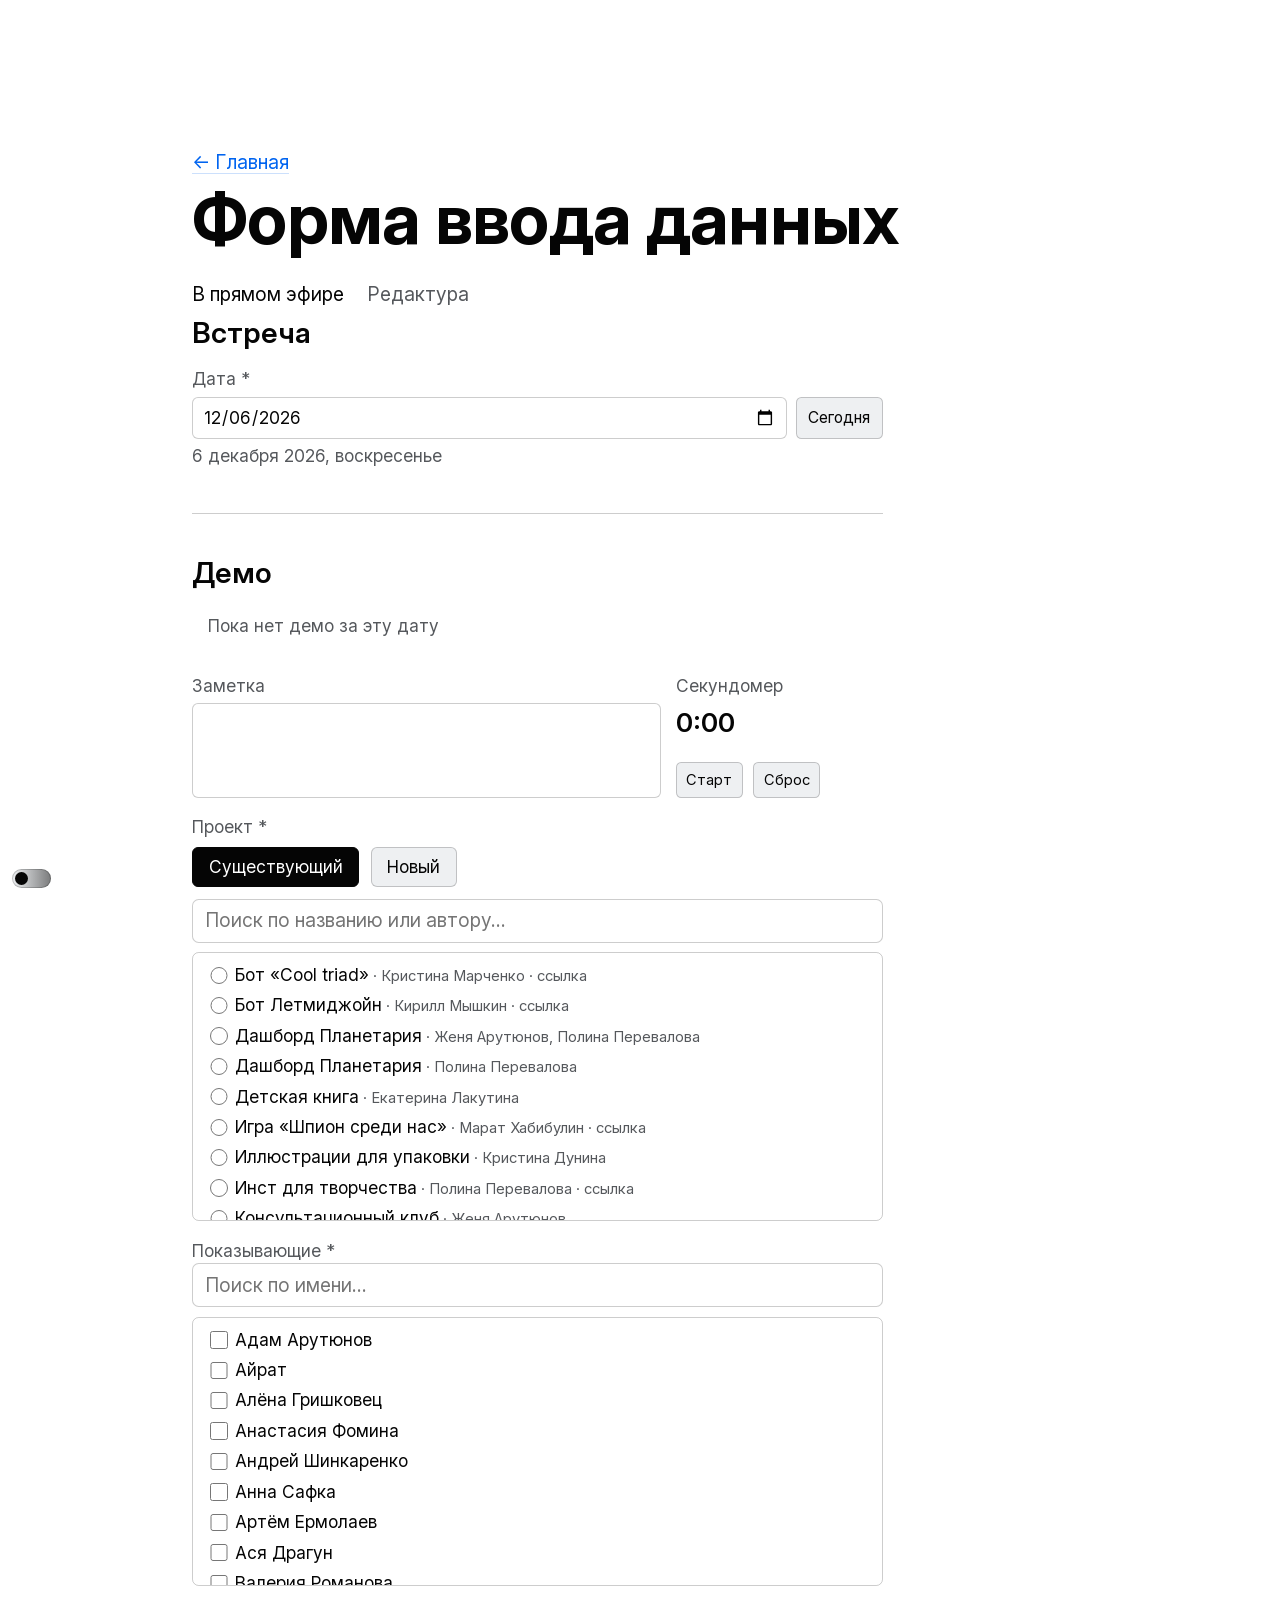
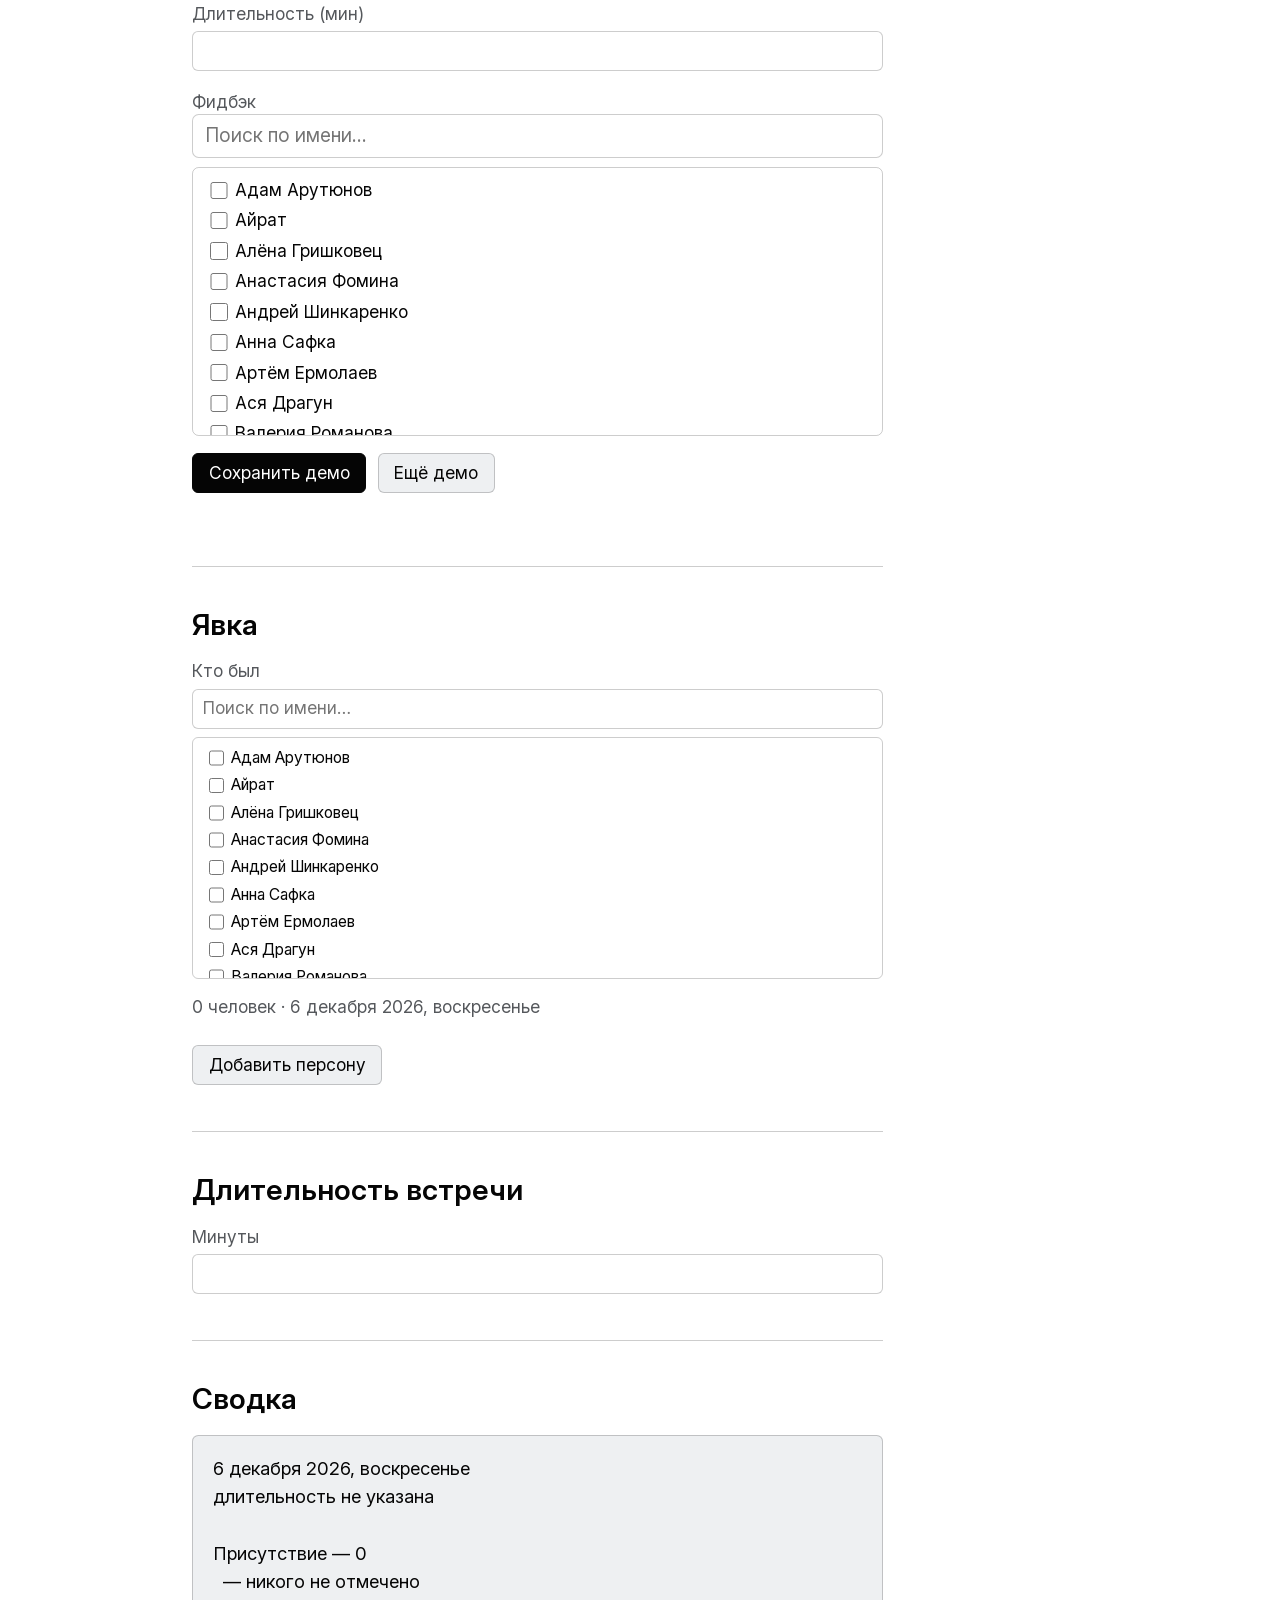
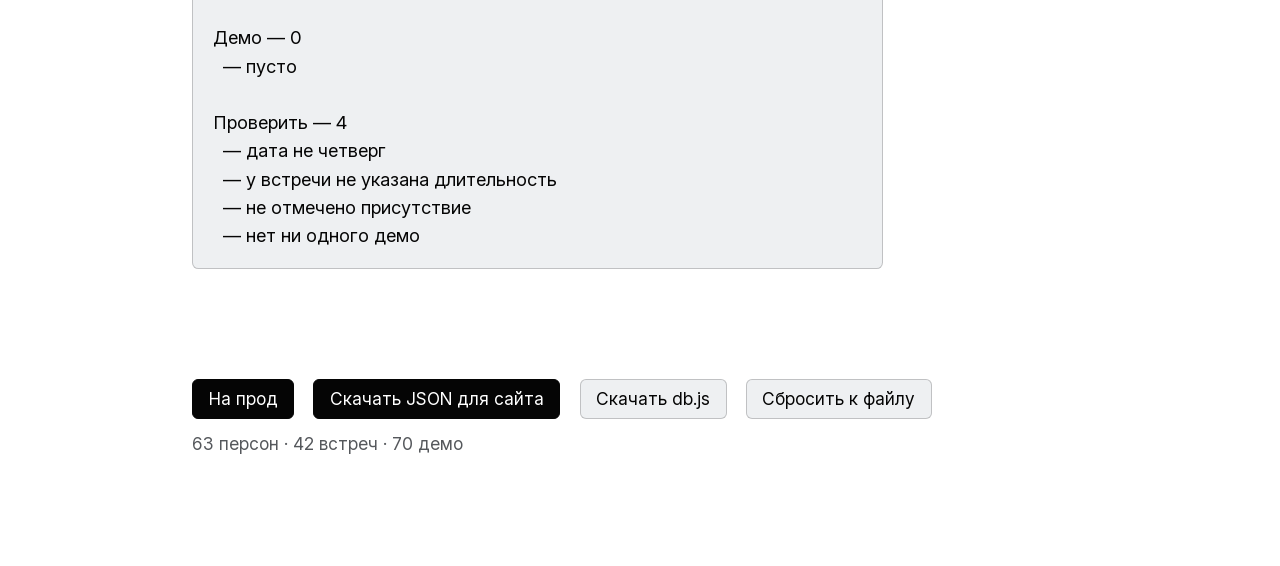
==== commit d770c708: "Update PlanetariumDB (2026-10-01)." ====
--- a/admin.html
+++ b/admin.html
@@ -829,7 +829,7 @@
     </main>
 
     <script src="./js/theme-toggle.js"></script>
-    <script src="./js/db.js?v=2026-10-01-1403"></script>
+    <script src="./js/db.js?v=2026-10-01-2034"></script>
     <script src="./js/admin.js?v=2026-10-01a"></script>
   </body>
 </html>
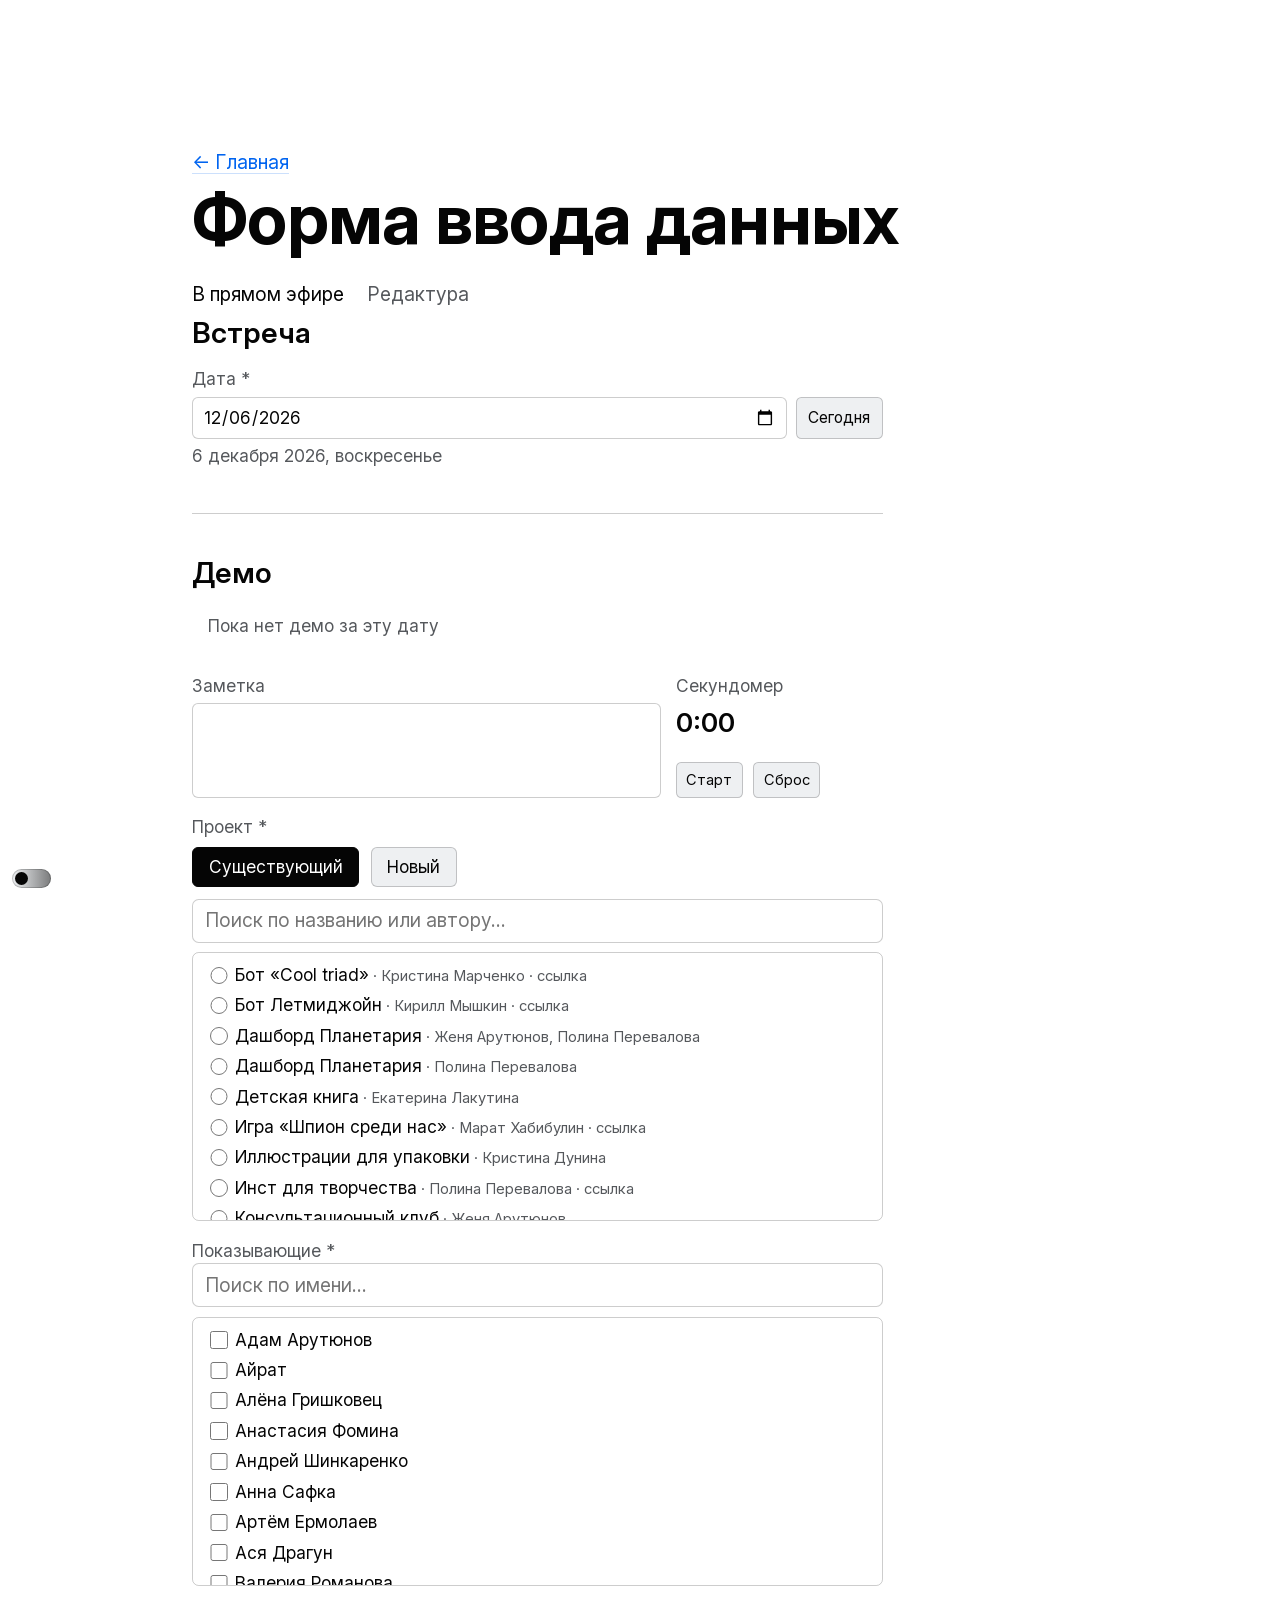
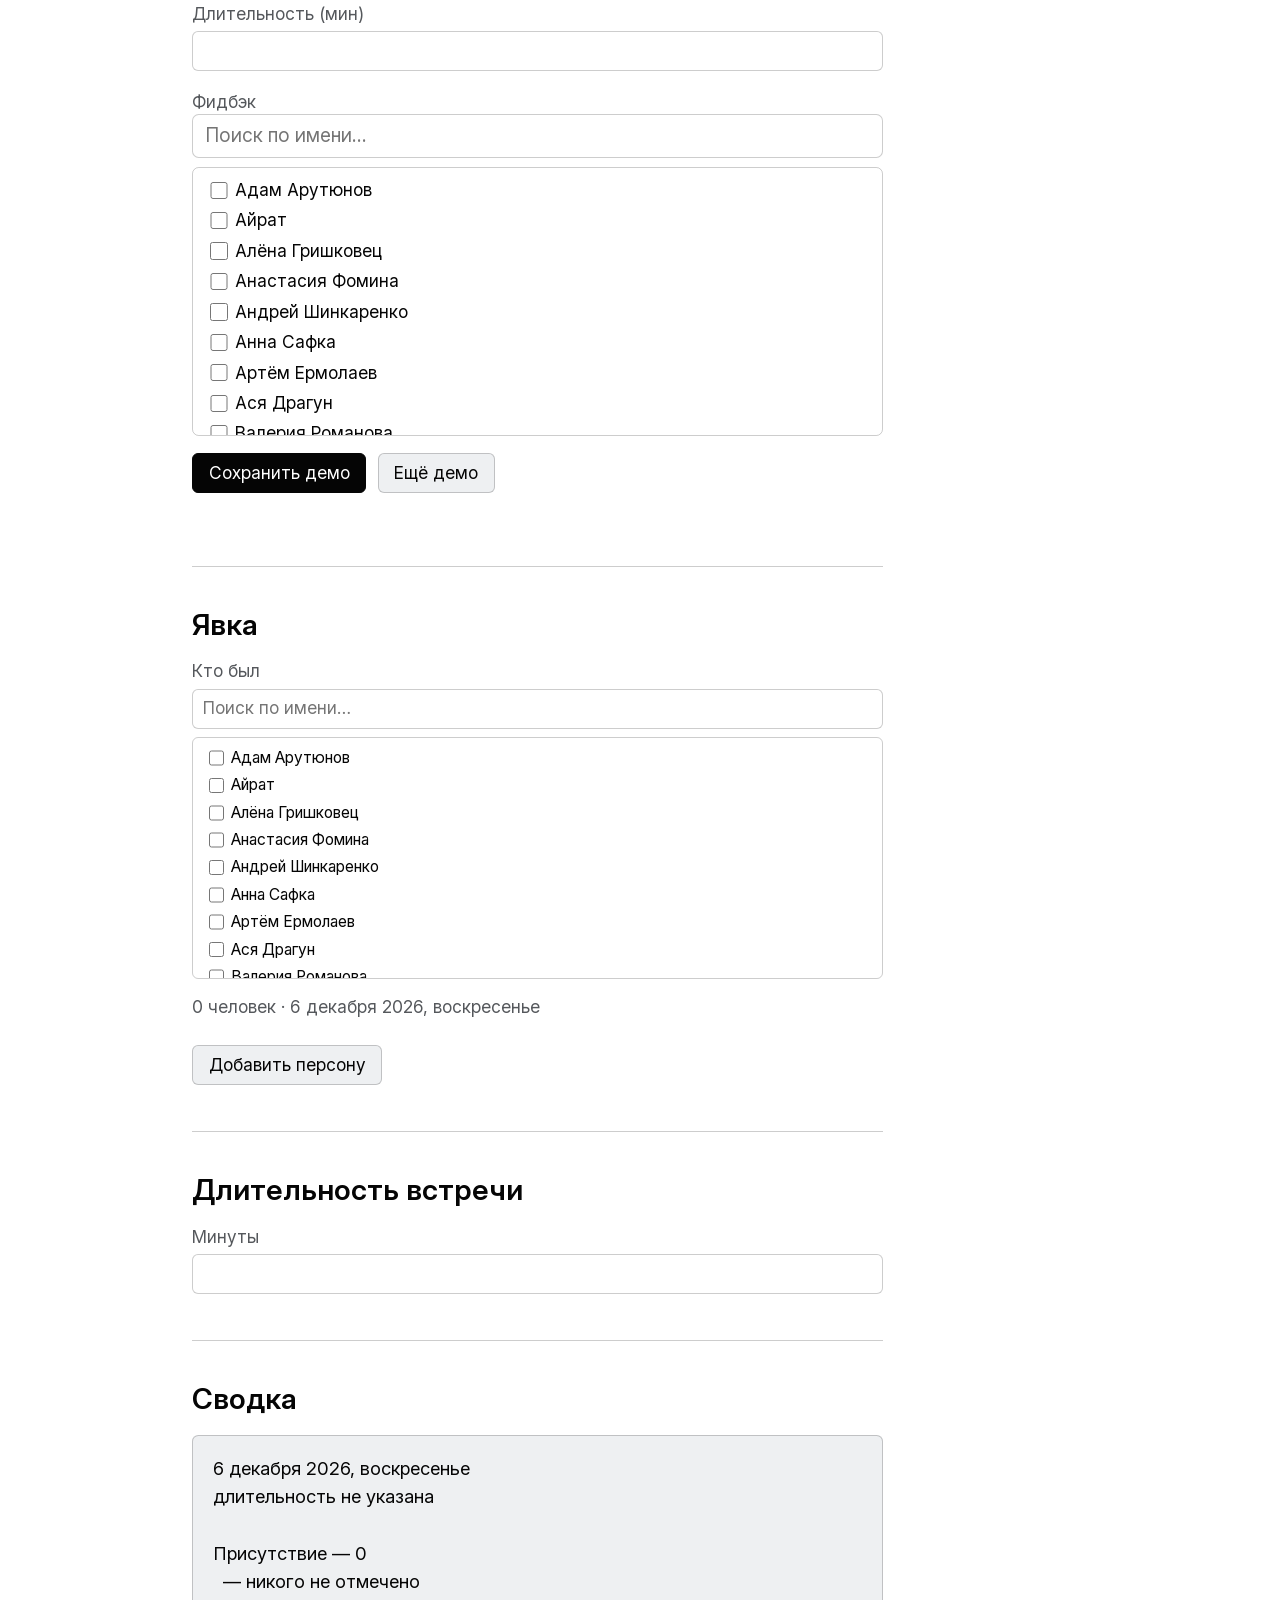
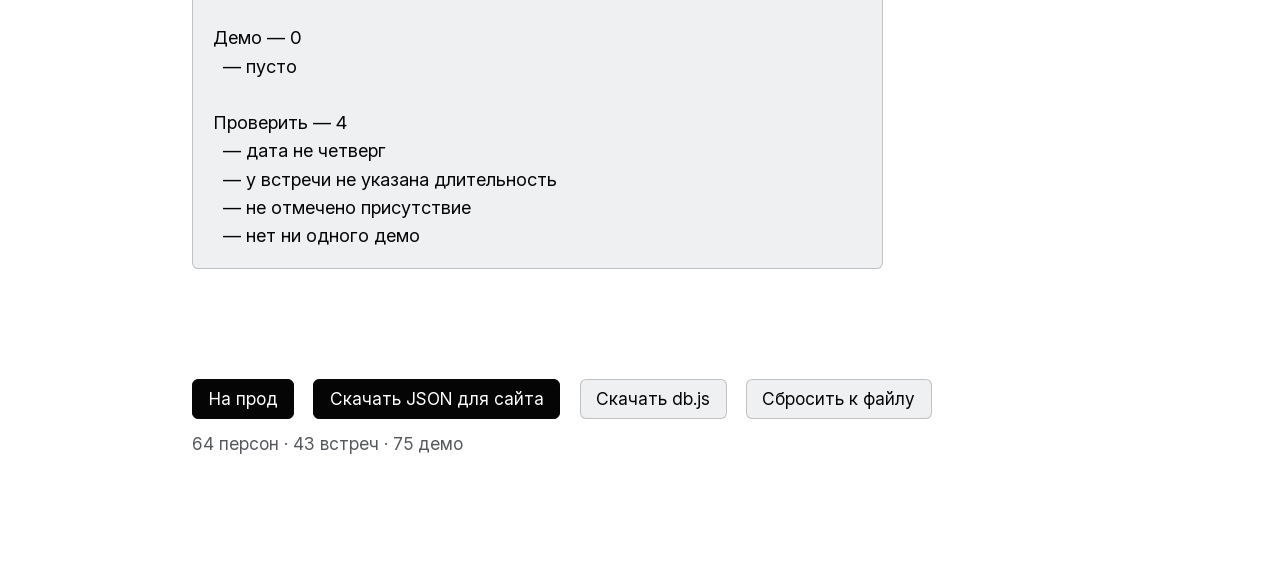
==== commit 6f2702a6: "Update PlanetariumDB (2026-10-08)." ====
--- a/admin.html
+++ b/admin.html
@@ -829,7 +829,7 @@
     </main>
 
     <script src="./js/theme-toggle.js"></script>
-    <script src="./js/db.js?v=2026-10-01-2034"></script>
+    <script src="./js/db.js?v=2026-10-08-2007"></script>
     <script src="./js/admin.js?v=2026-10-01a"></script>
   </body>
 </html>
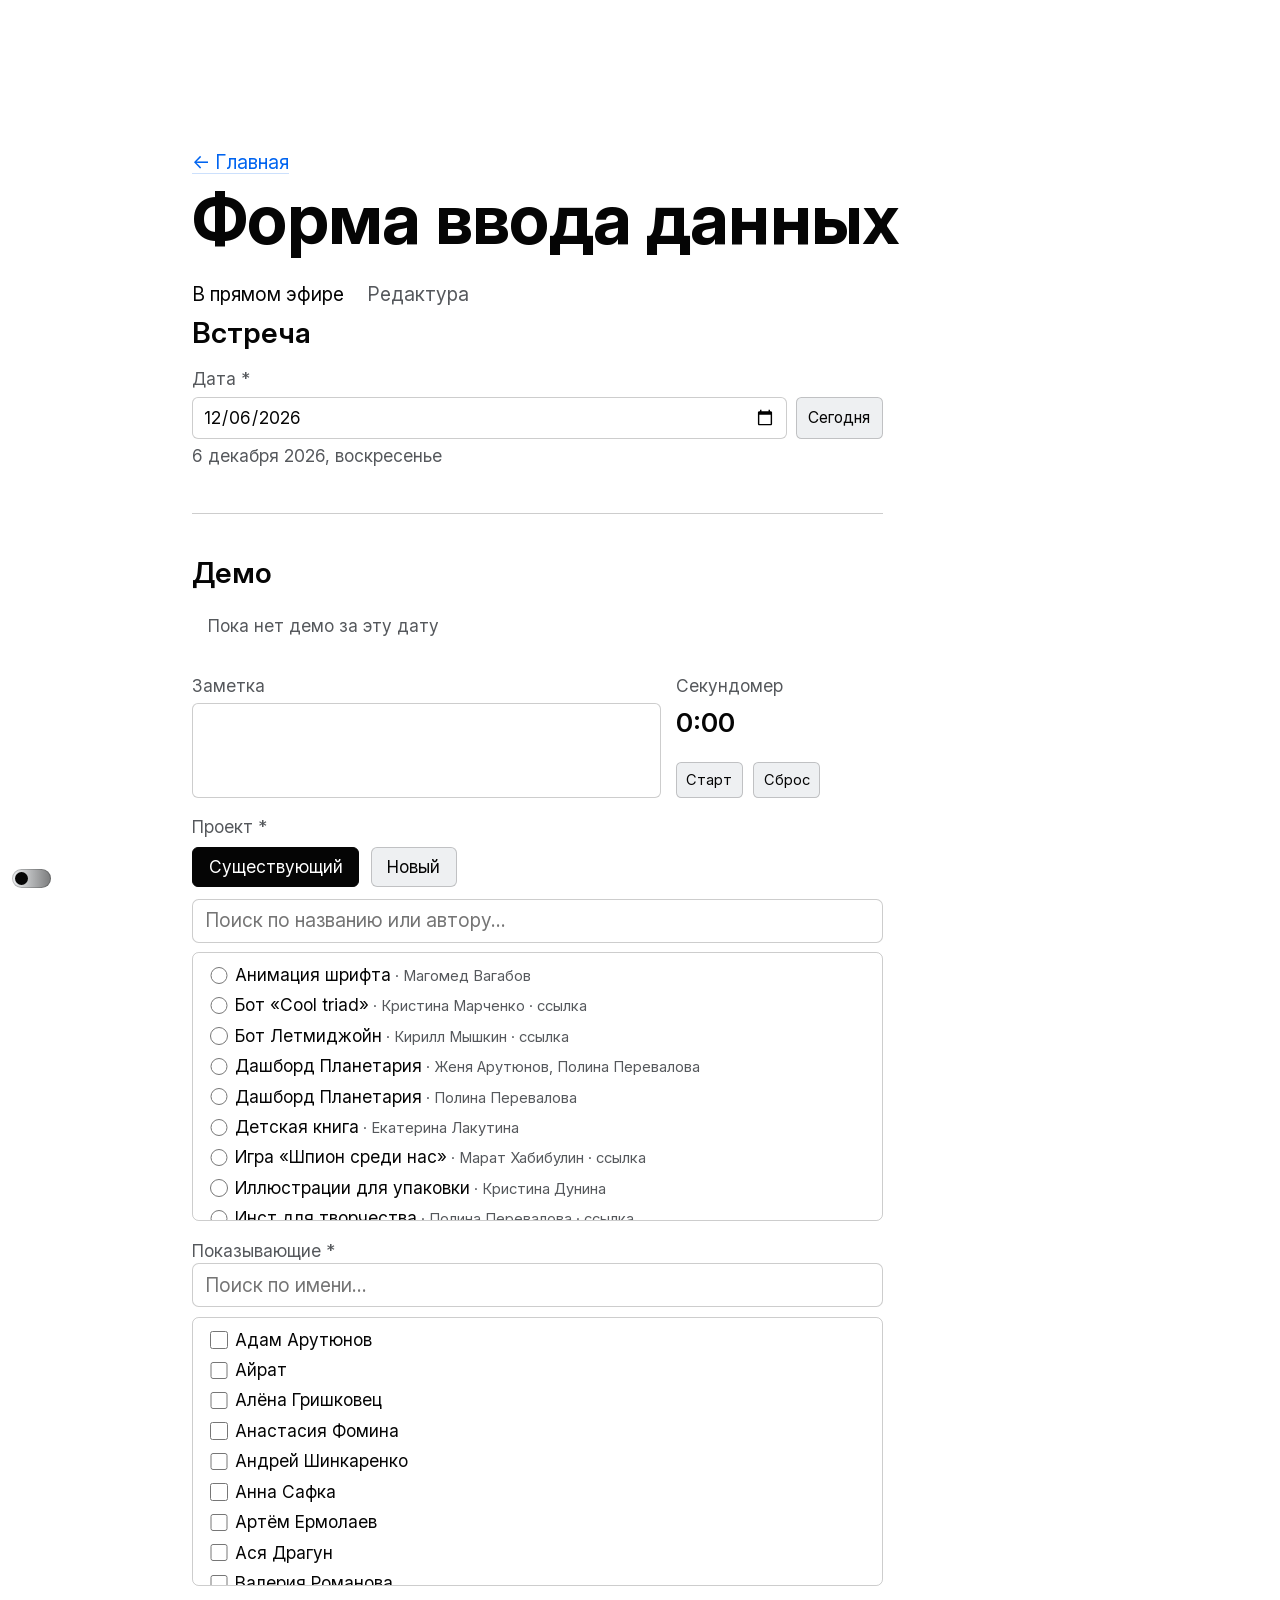
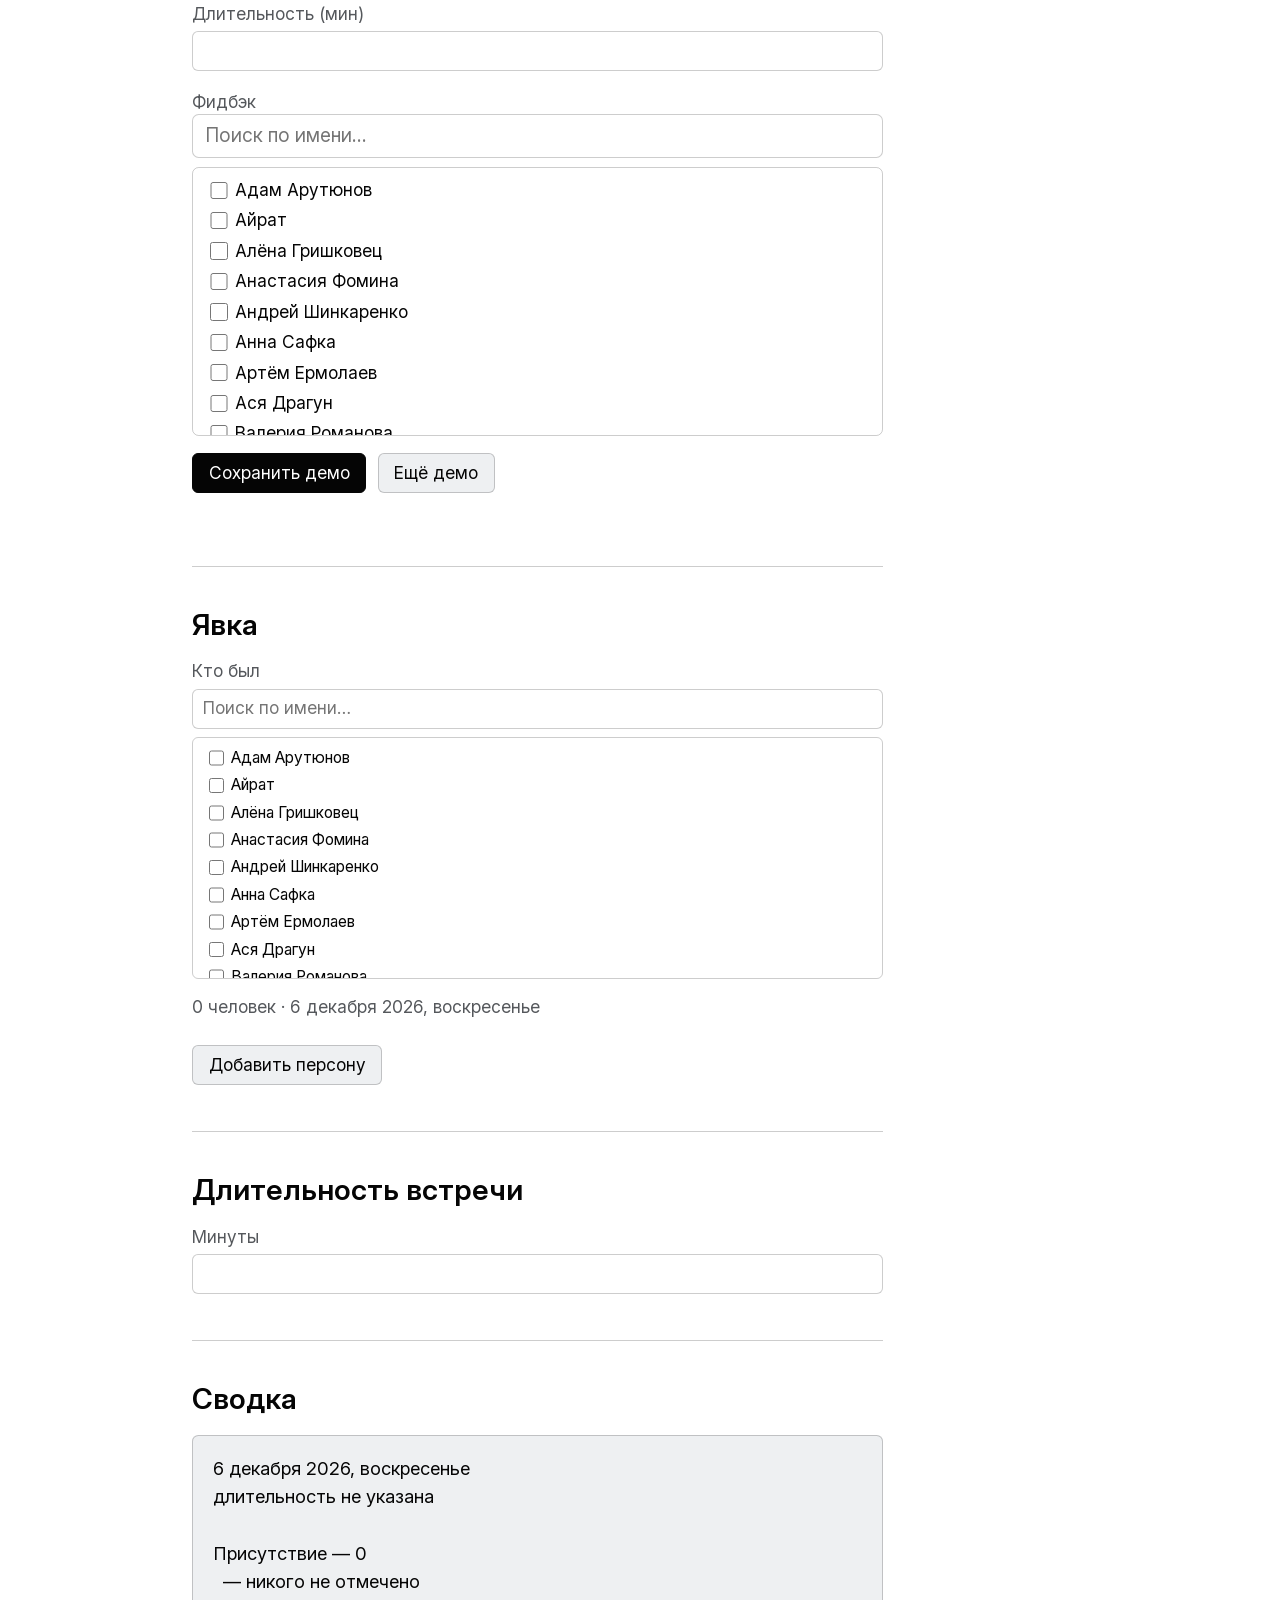
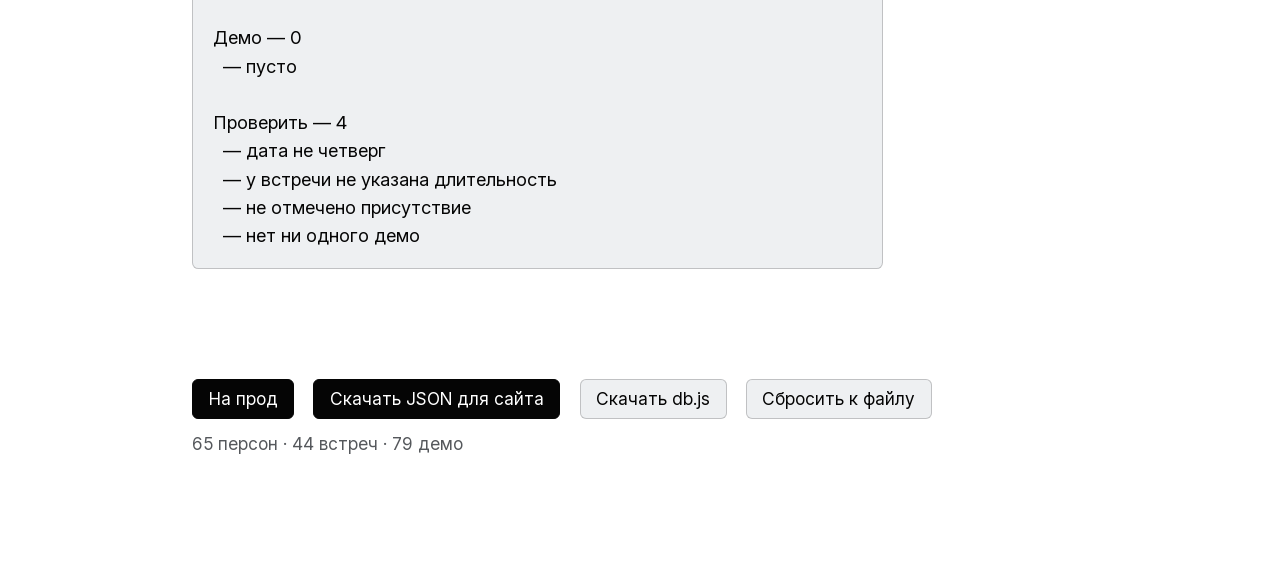
==== commit b4577b7c: "Update PlanetariumDB (2026-10-16)." ====
--- a/admin.html
+++ b/admin.html
@@ -829,7 +829,7 @@
     </main>
 
     <script src="./js/theme-toggle.js"></script>
-    <script src="./js/db.js?v=2026-10-08-2007"></script>
+    <script src="./js/db.js?v=2026-10-16-1718"></script>
     <script src="./js/admin.js?v=2026-10-01a"></script>
   </body>
 </html>
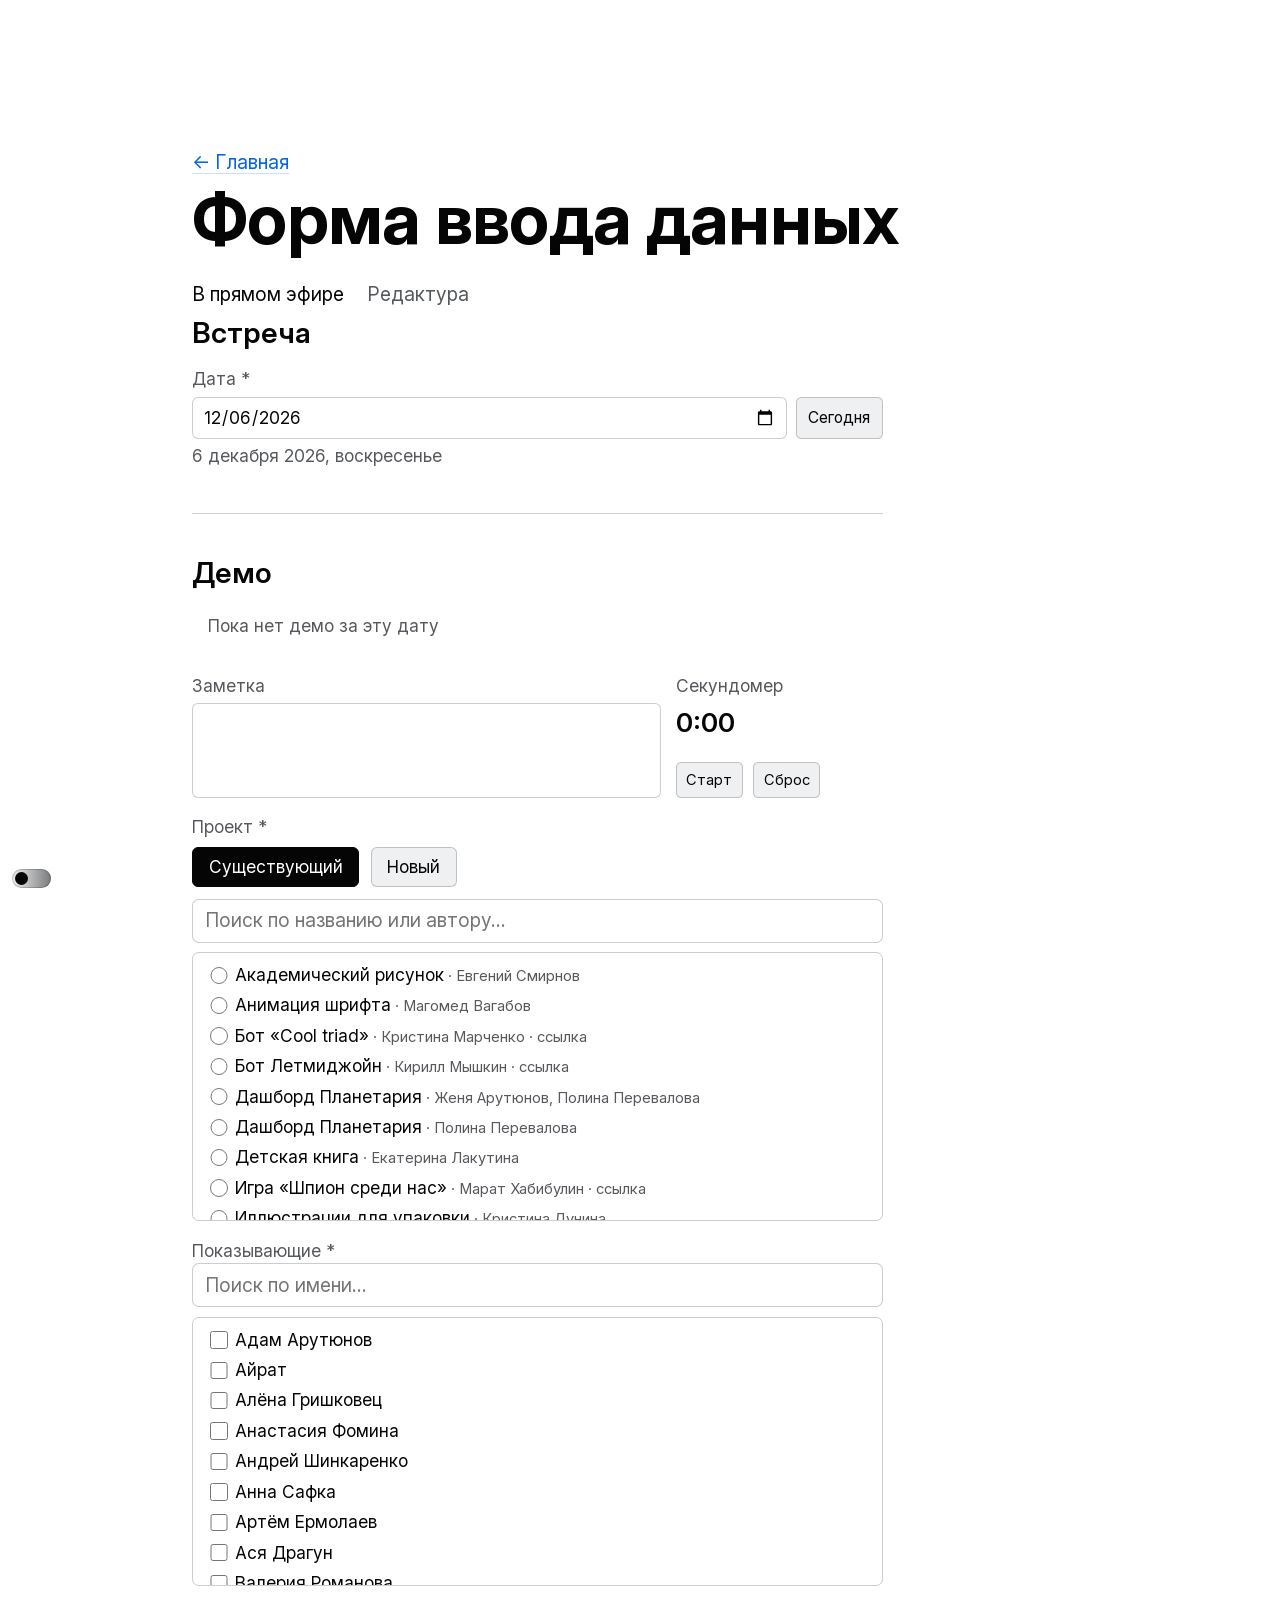
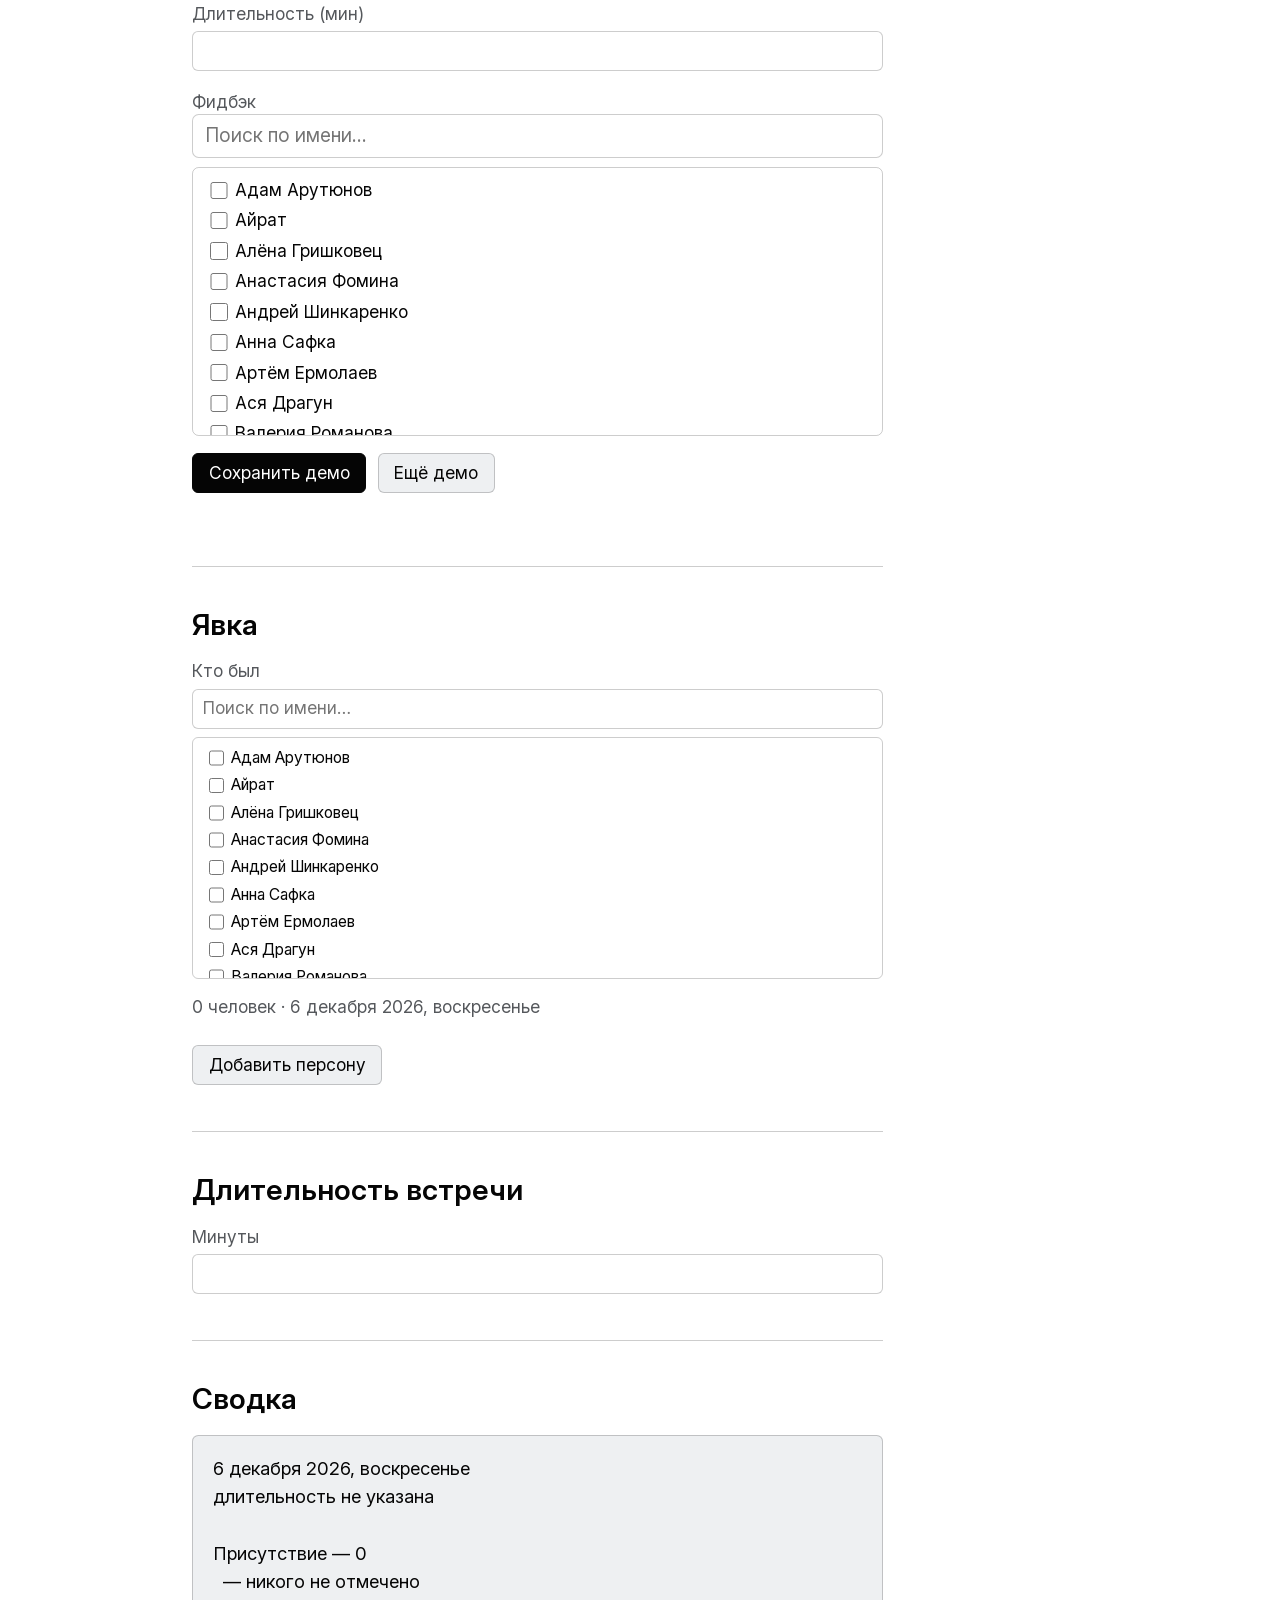
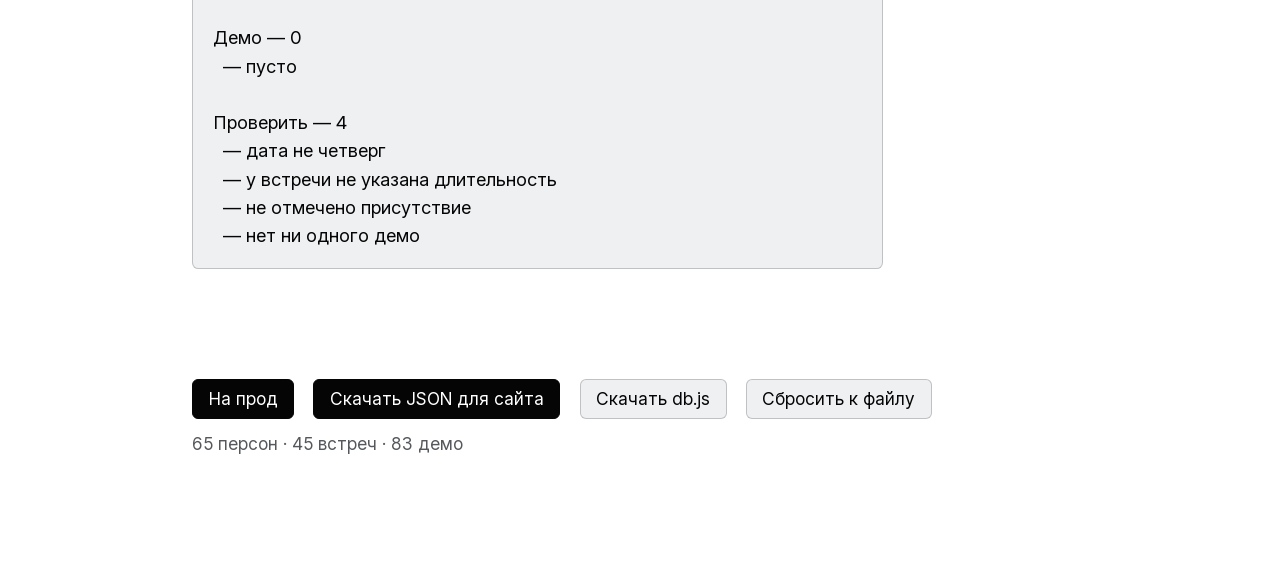
==== commit 5c92f5b5: "Update PlanetariumDB (2026-10-22)." ====
--- a/admin.html
+++ b/admin.html
@@ -829,7 +829,7 @@
     </main>
 
     <script src="./js/theme-toggle.js"></script>
-    <script src="./js/db.js?v=2026-10-16-1718"></script>
+    <script src="./js/db.js?v=2026-10-22-1959"></script>
     <script src="./js/admin.js?v=2026-10-01a"></script>
   </body>
 </html>
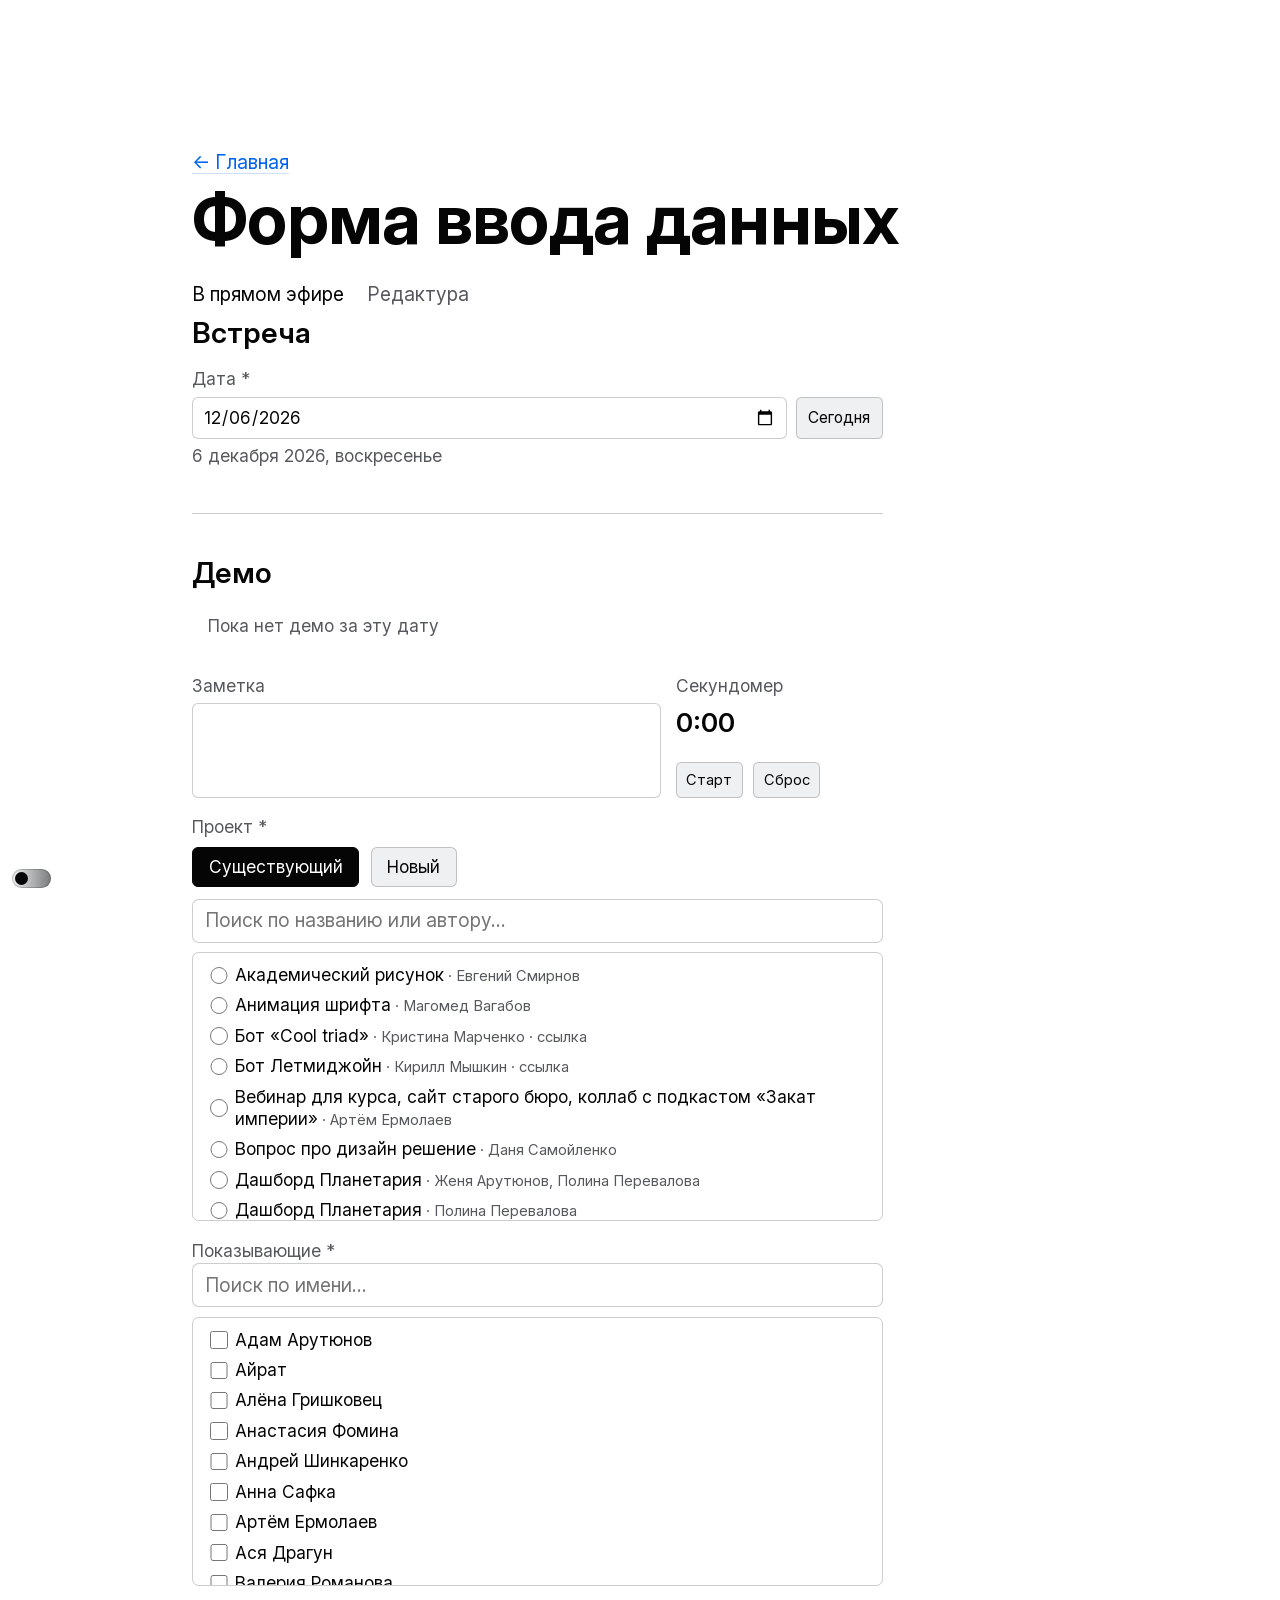
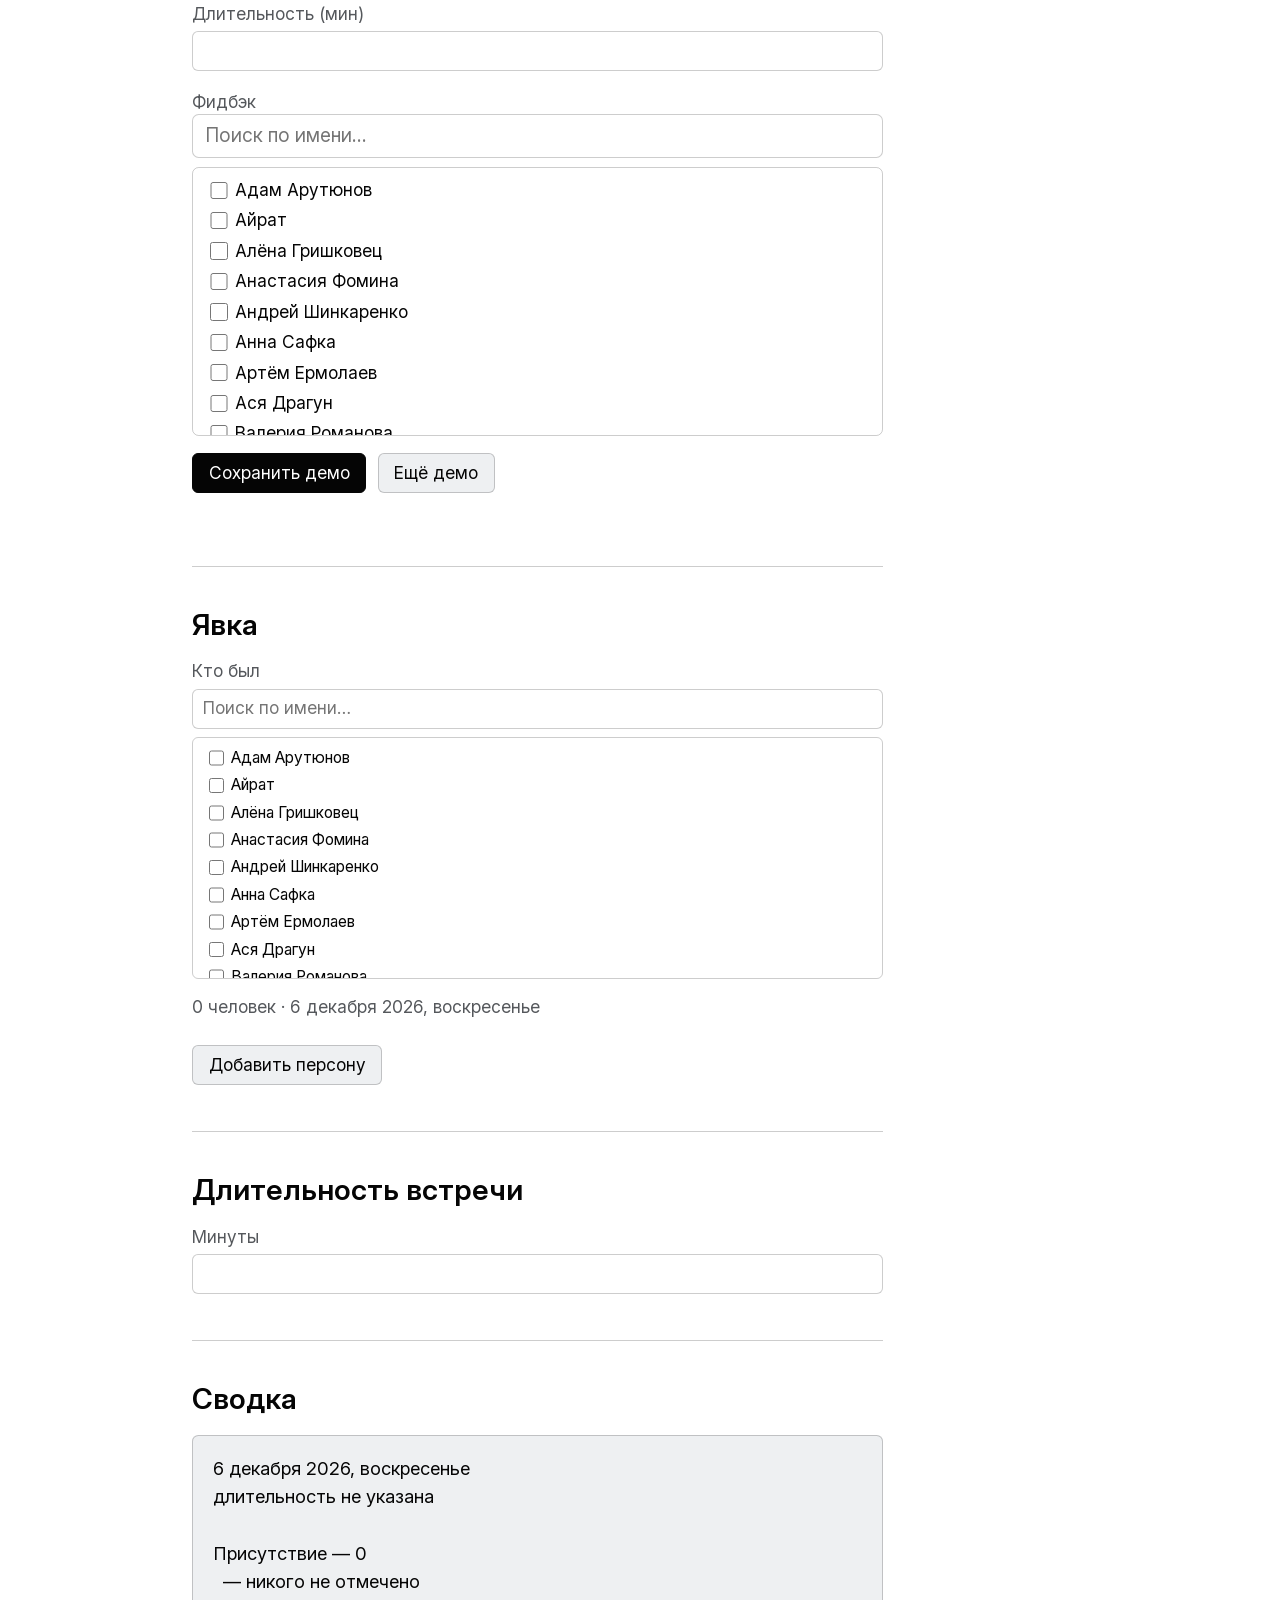
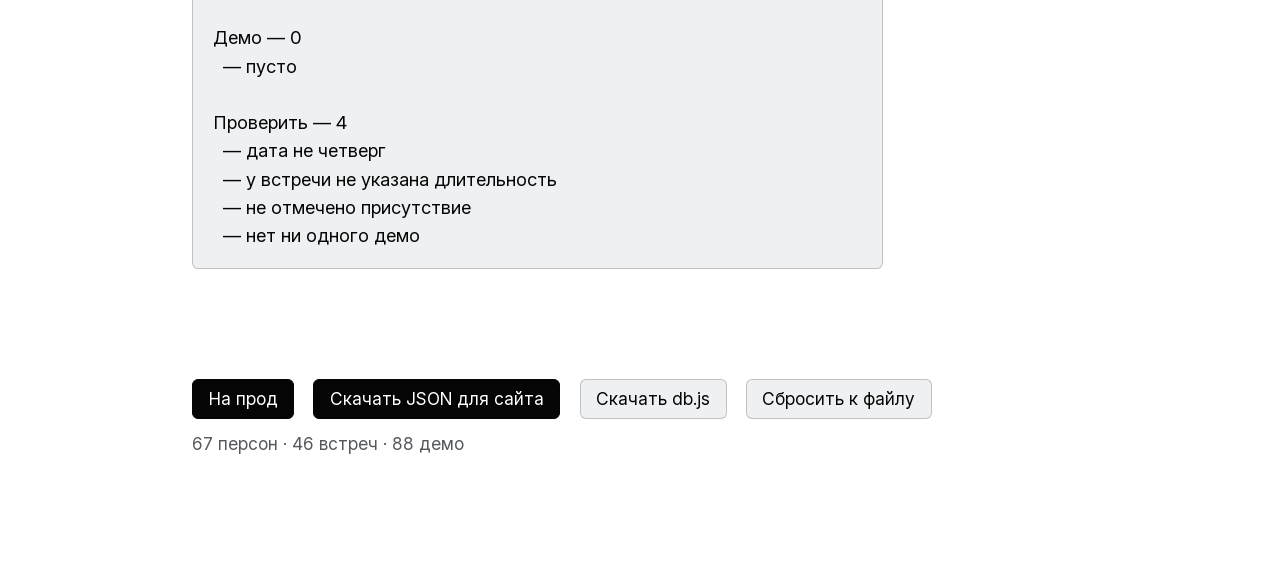
==== commit cdb1c83e: "Update PlanetariumDB (2026-11-07)." ====
--- a/admin.html
+++ b/admin.html
@@ -829,7 +829,7 @@
     </main>
 
     <script src="./js/theme-toggle.js"></script>
-    <script src="./js/db.js?v=2026-10-22-1959"></script>
+    <script src="./js/db.js?v=2026-11-07-1644"></script>
     <script src="./js/admin.js?v=2026-10-01a"></script>
   </body>
 </html>
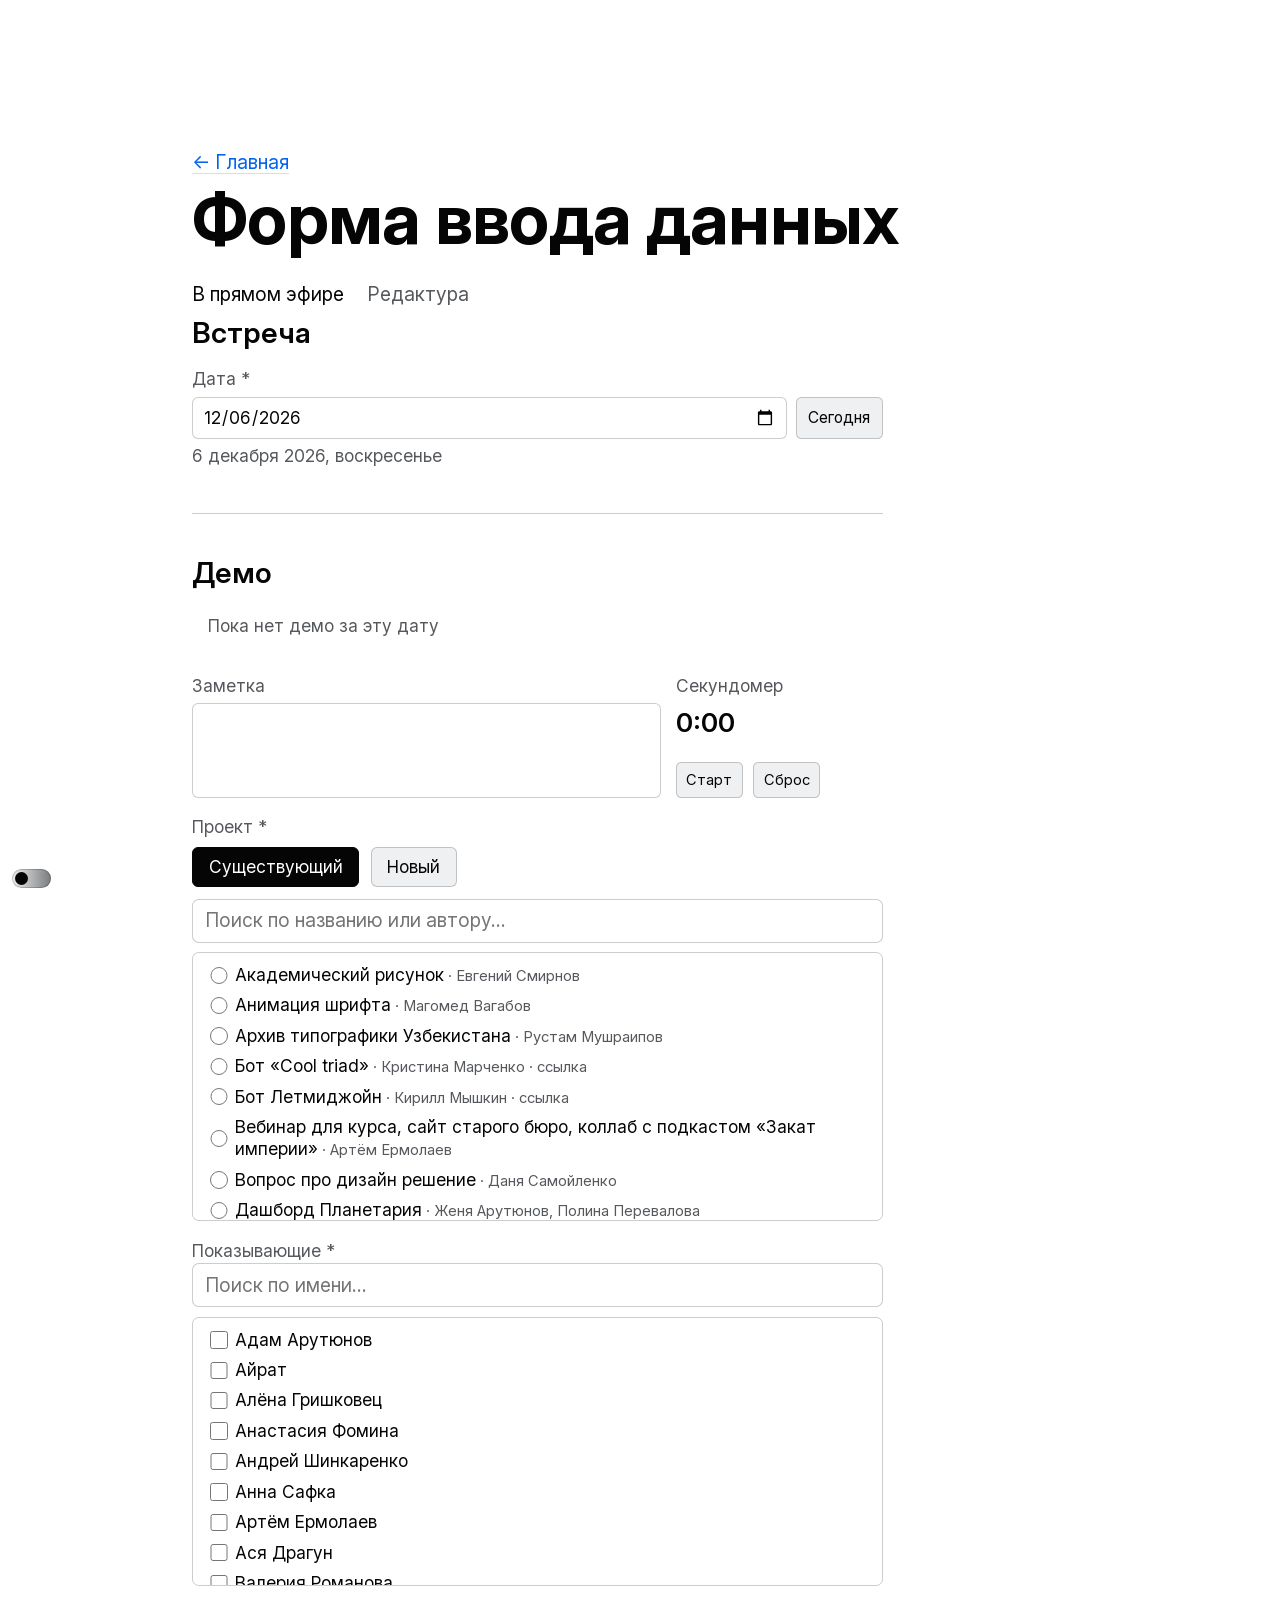
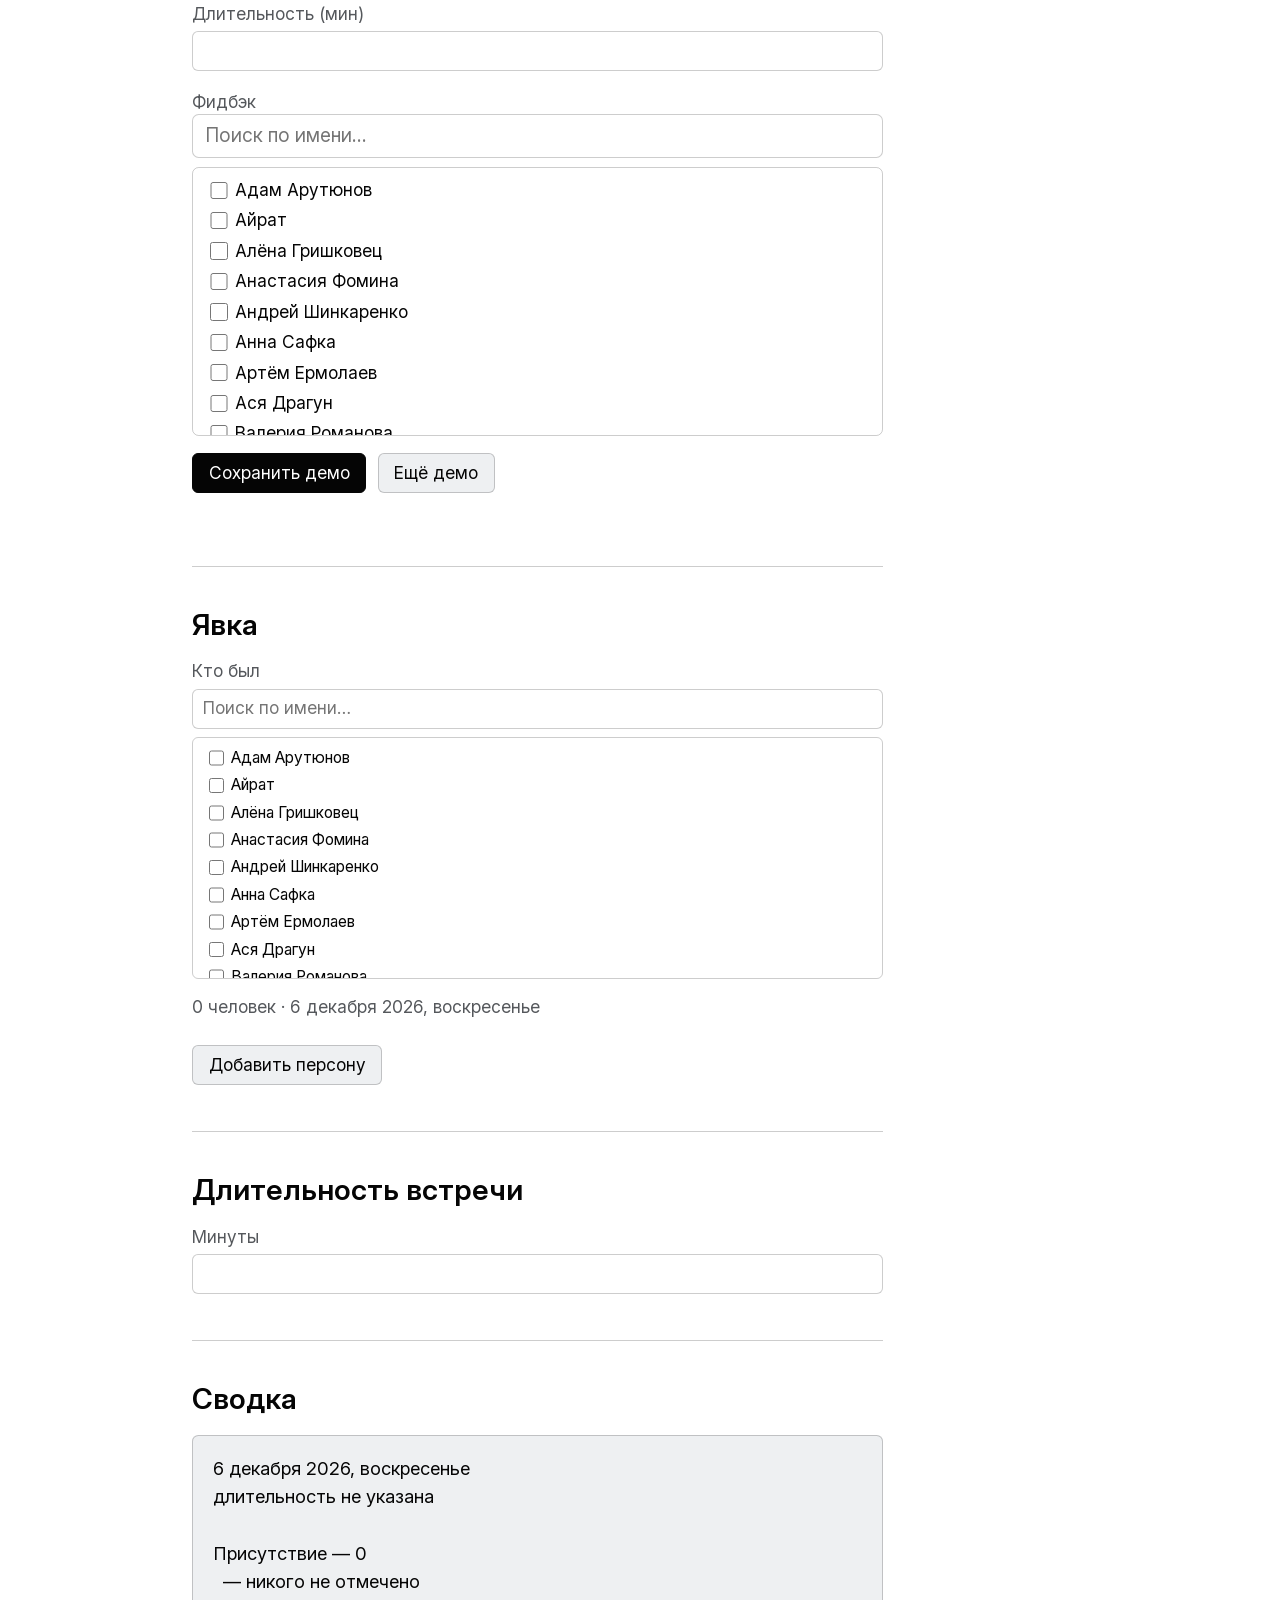
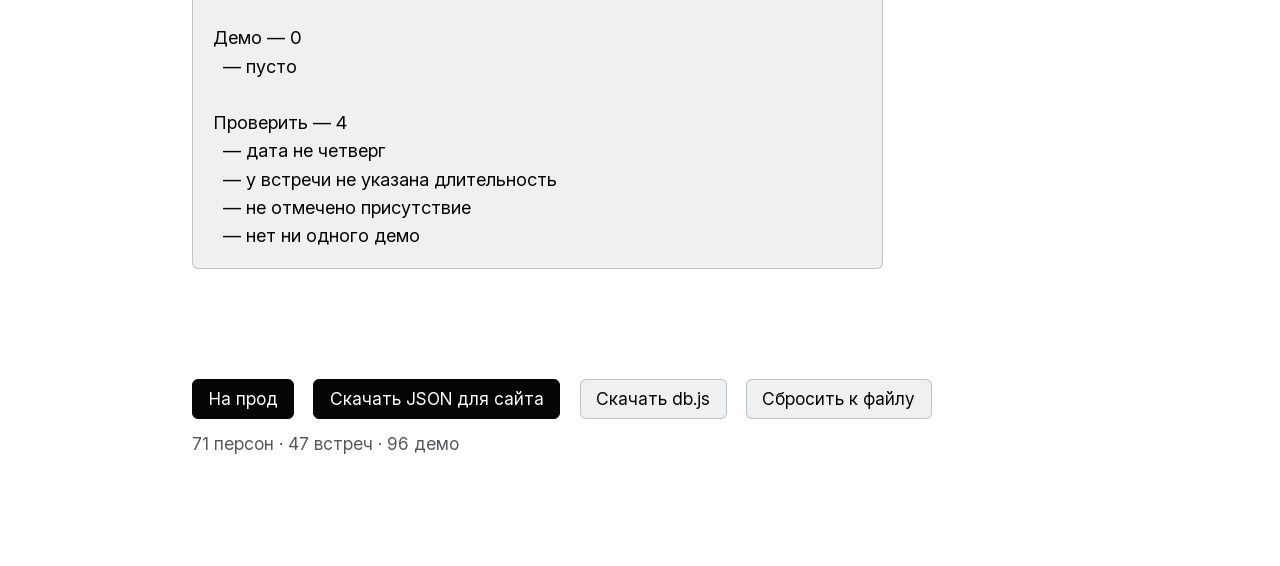
==== commit 5d967d8f: "Update PlanetariumDB (2026-11-23)." ====
--- a/admin.html
+++ b/admin.html
@@ -829,7 +829,7 @@
     </main>
 
     <script src="./js/theme-toggle.js"></script>
-    <script src="./js/db.js?v=2026-11-07-1644"></script>
+    <script src="./js/db.js?v=2026-11-23-1408"></script>
     <script src="./js/admin.js?v=2026-10-01a"></script>
   </body>
 </html>
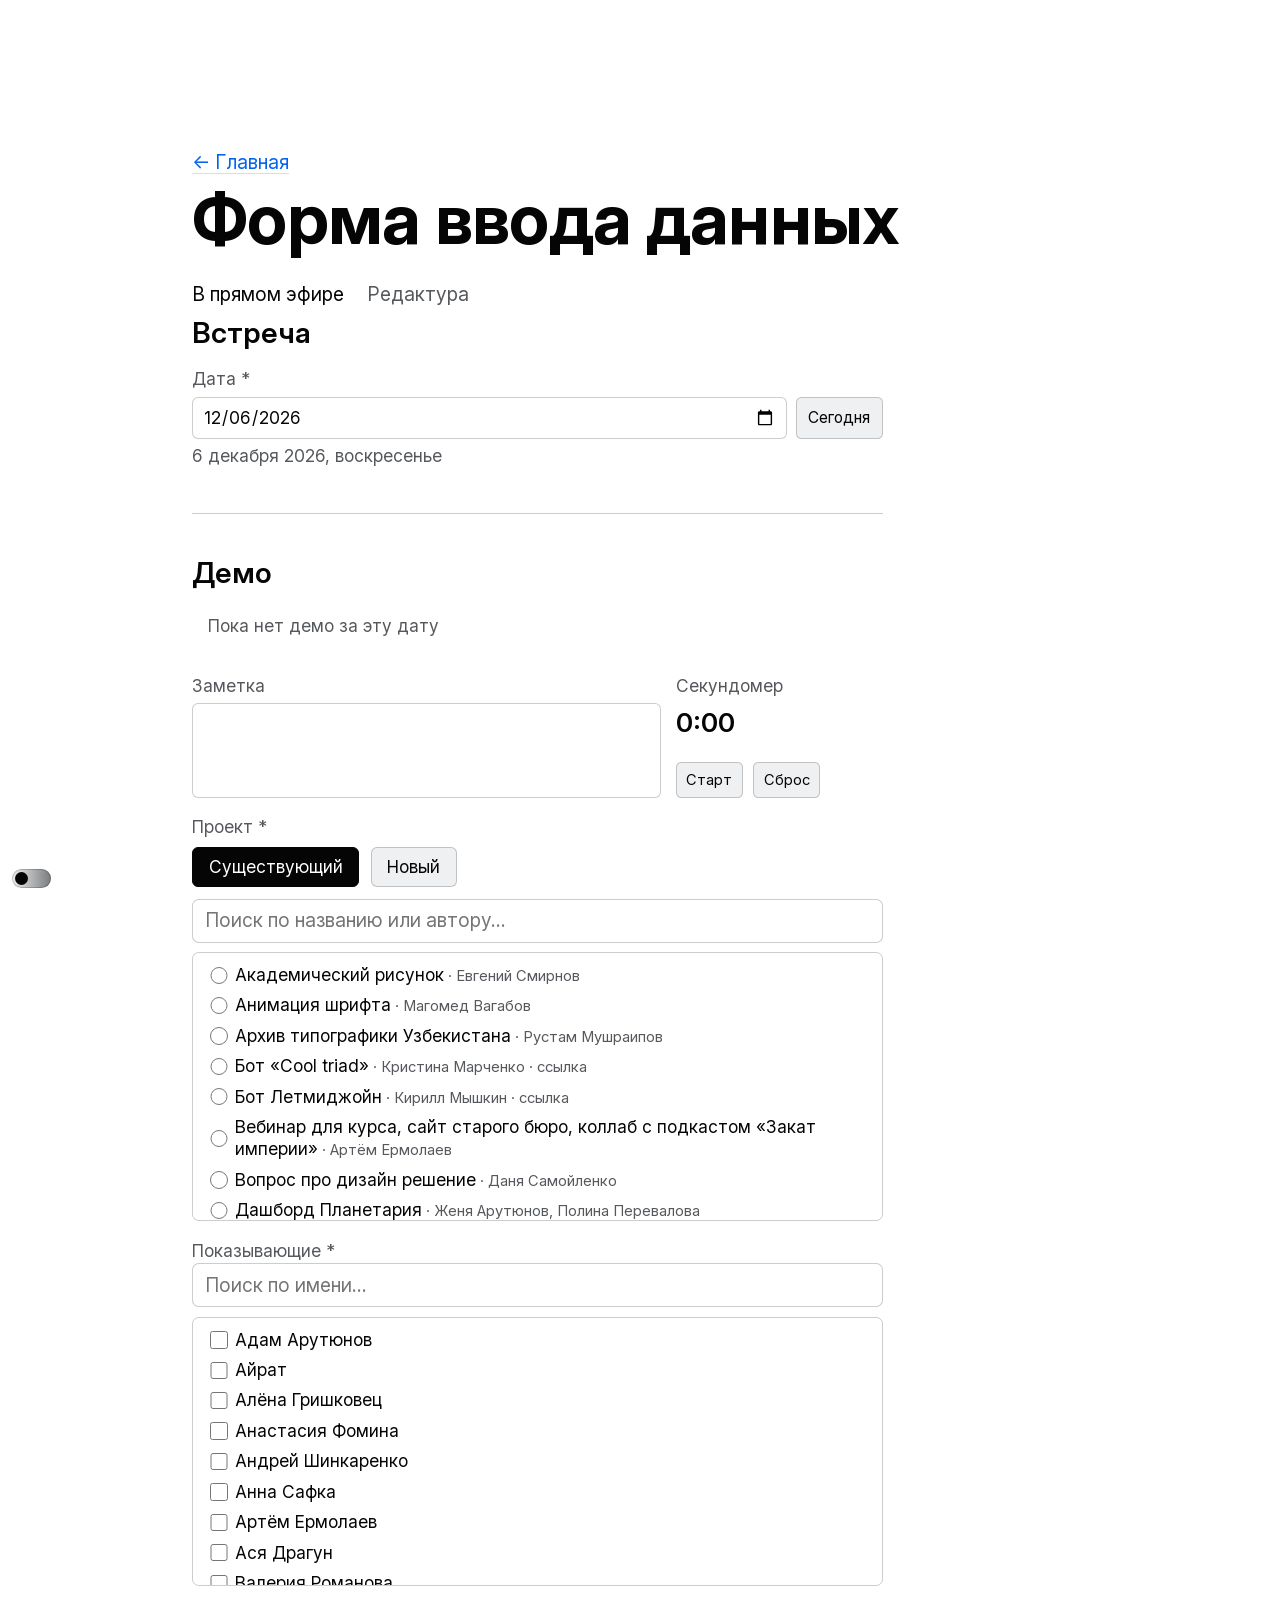
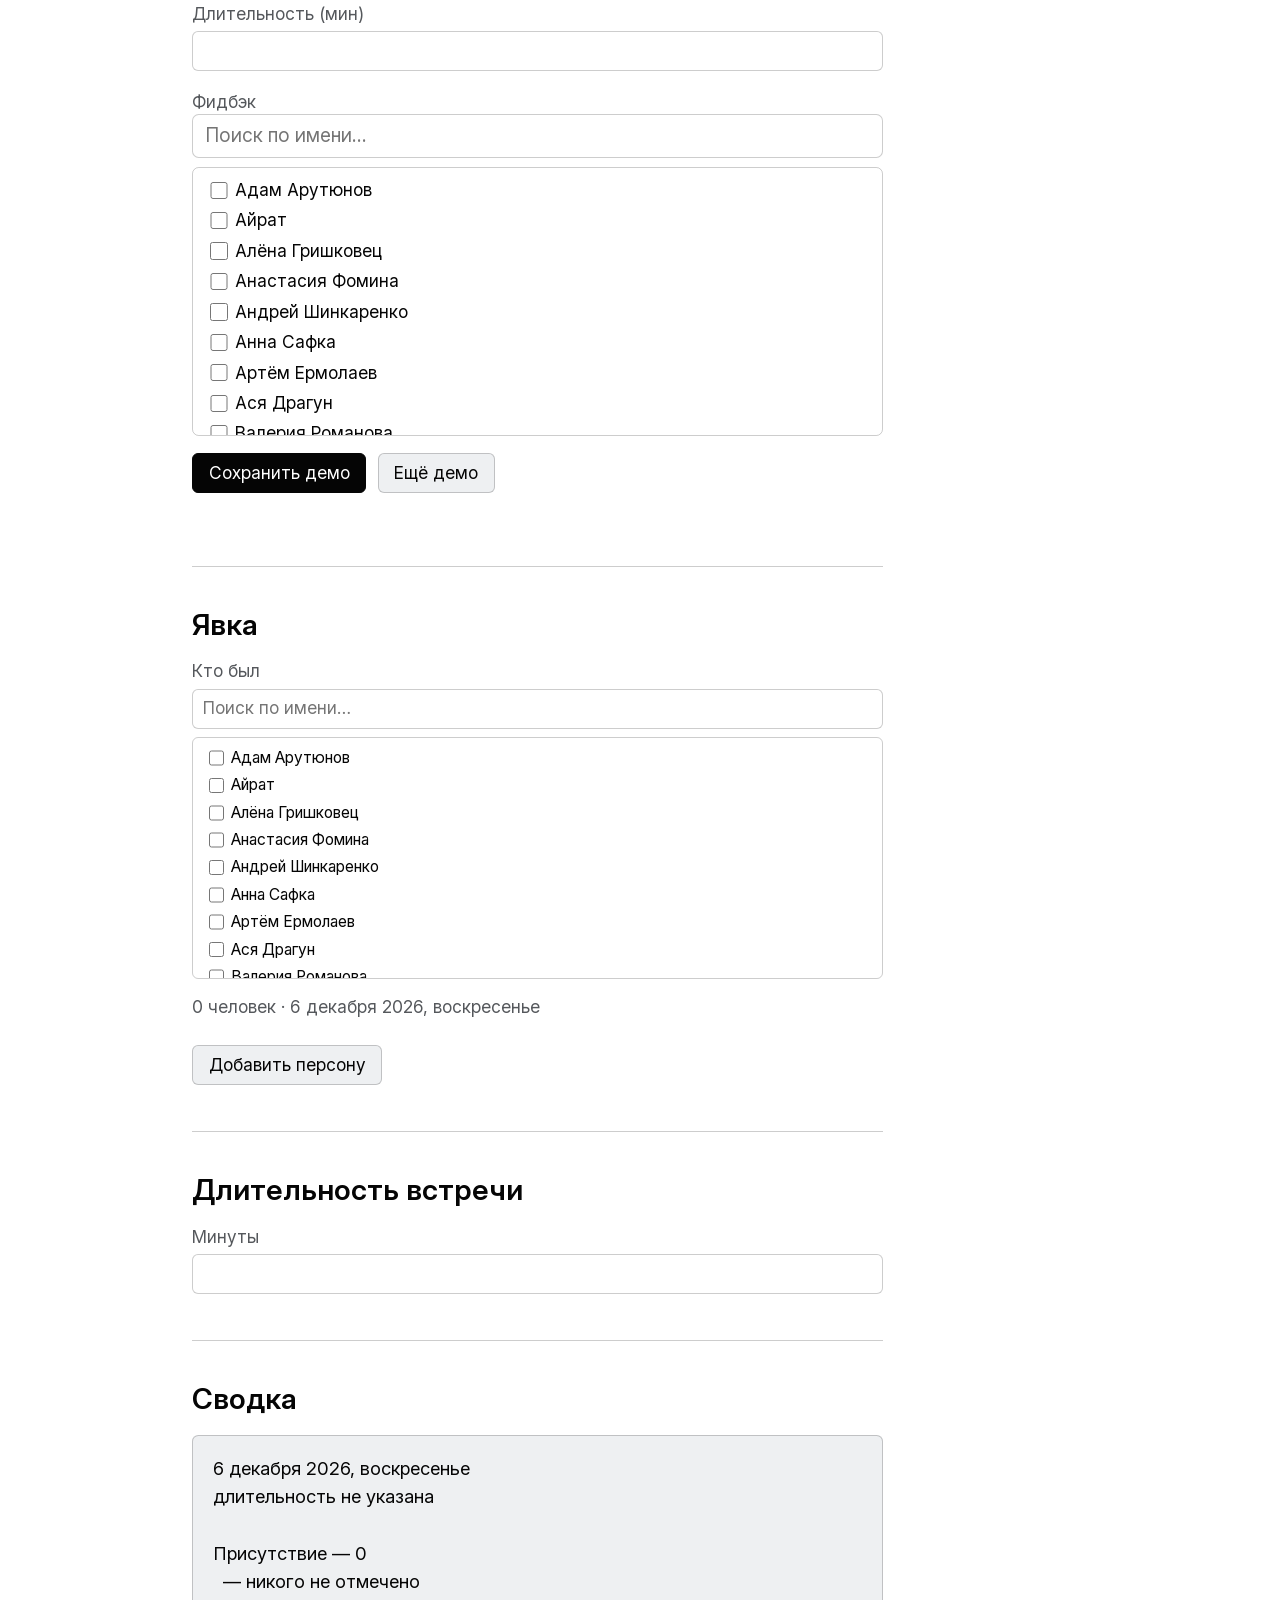
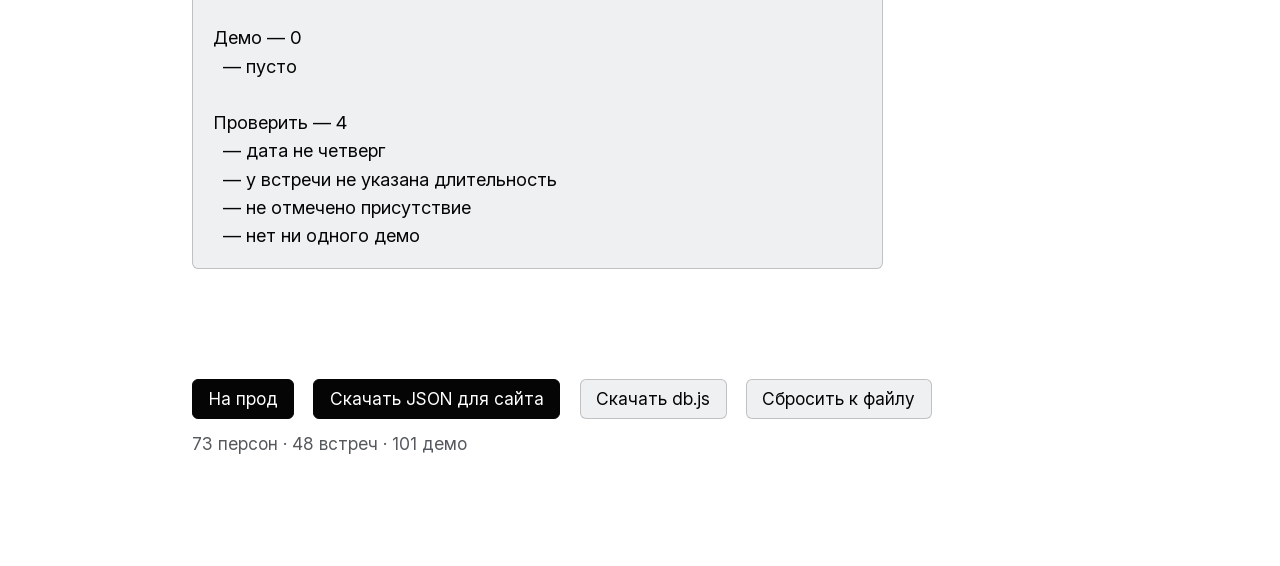
==== commit 64ef9051: "Update PlanetariumDB (2026-11-23)." ====
--- a/admin.html
+++ b/admin.html
@@ -829,7 +829,7 @@
     </main>
 
     <script src="./js/theme-toggle.js"></script>
-    <script src="./js/db.js?v=2026-11-23-1408"></script>
+    <script src="./js/db.js?v=2026-11-23-1447"></script>
     <script src="./js/admin.js?v=2026-10-01a"></script>
   </body>
 </html>
